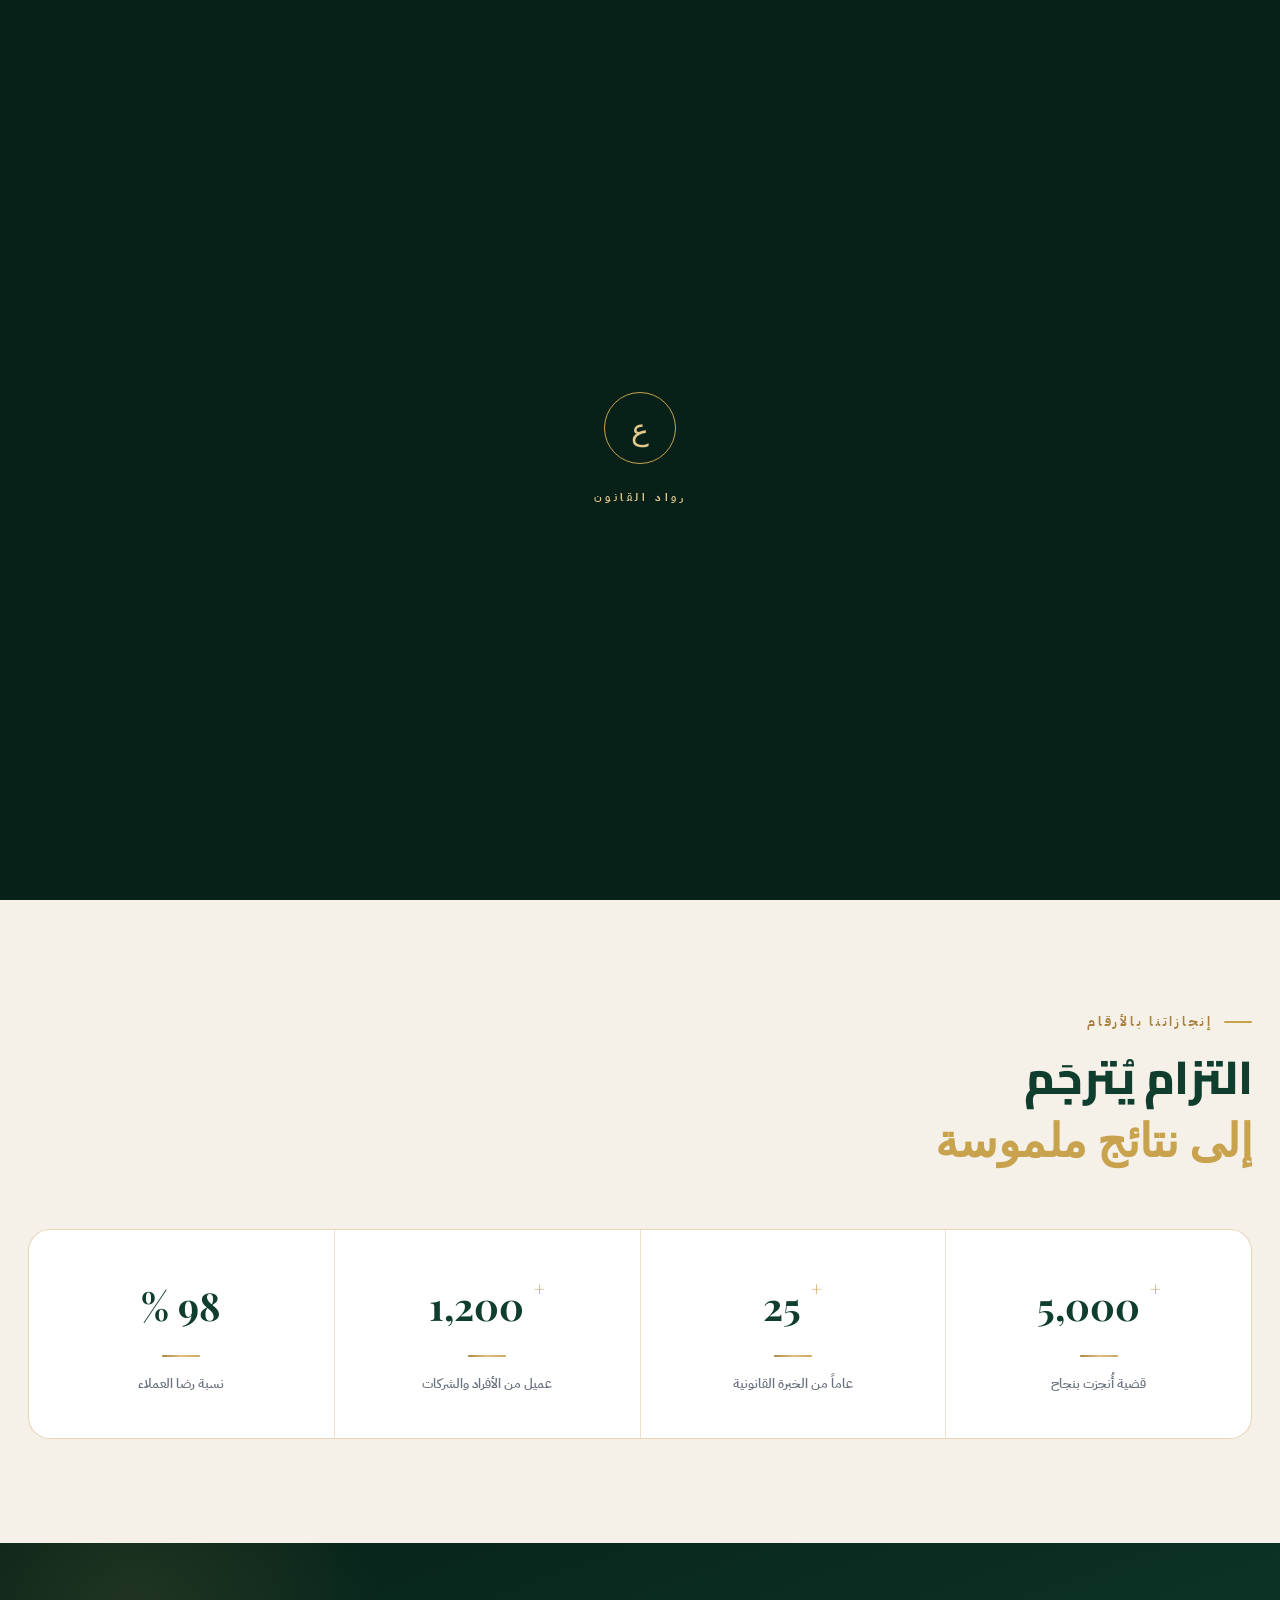
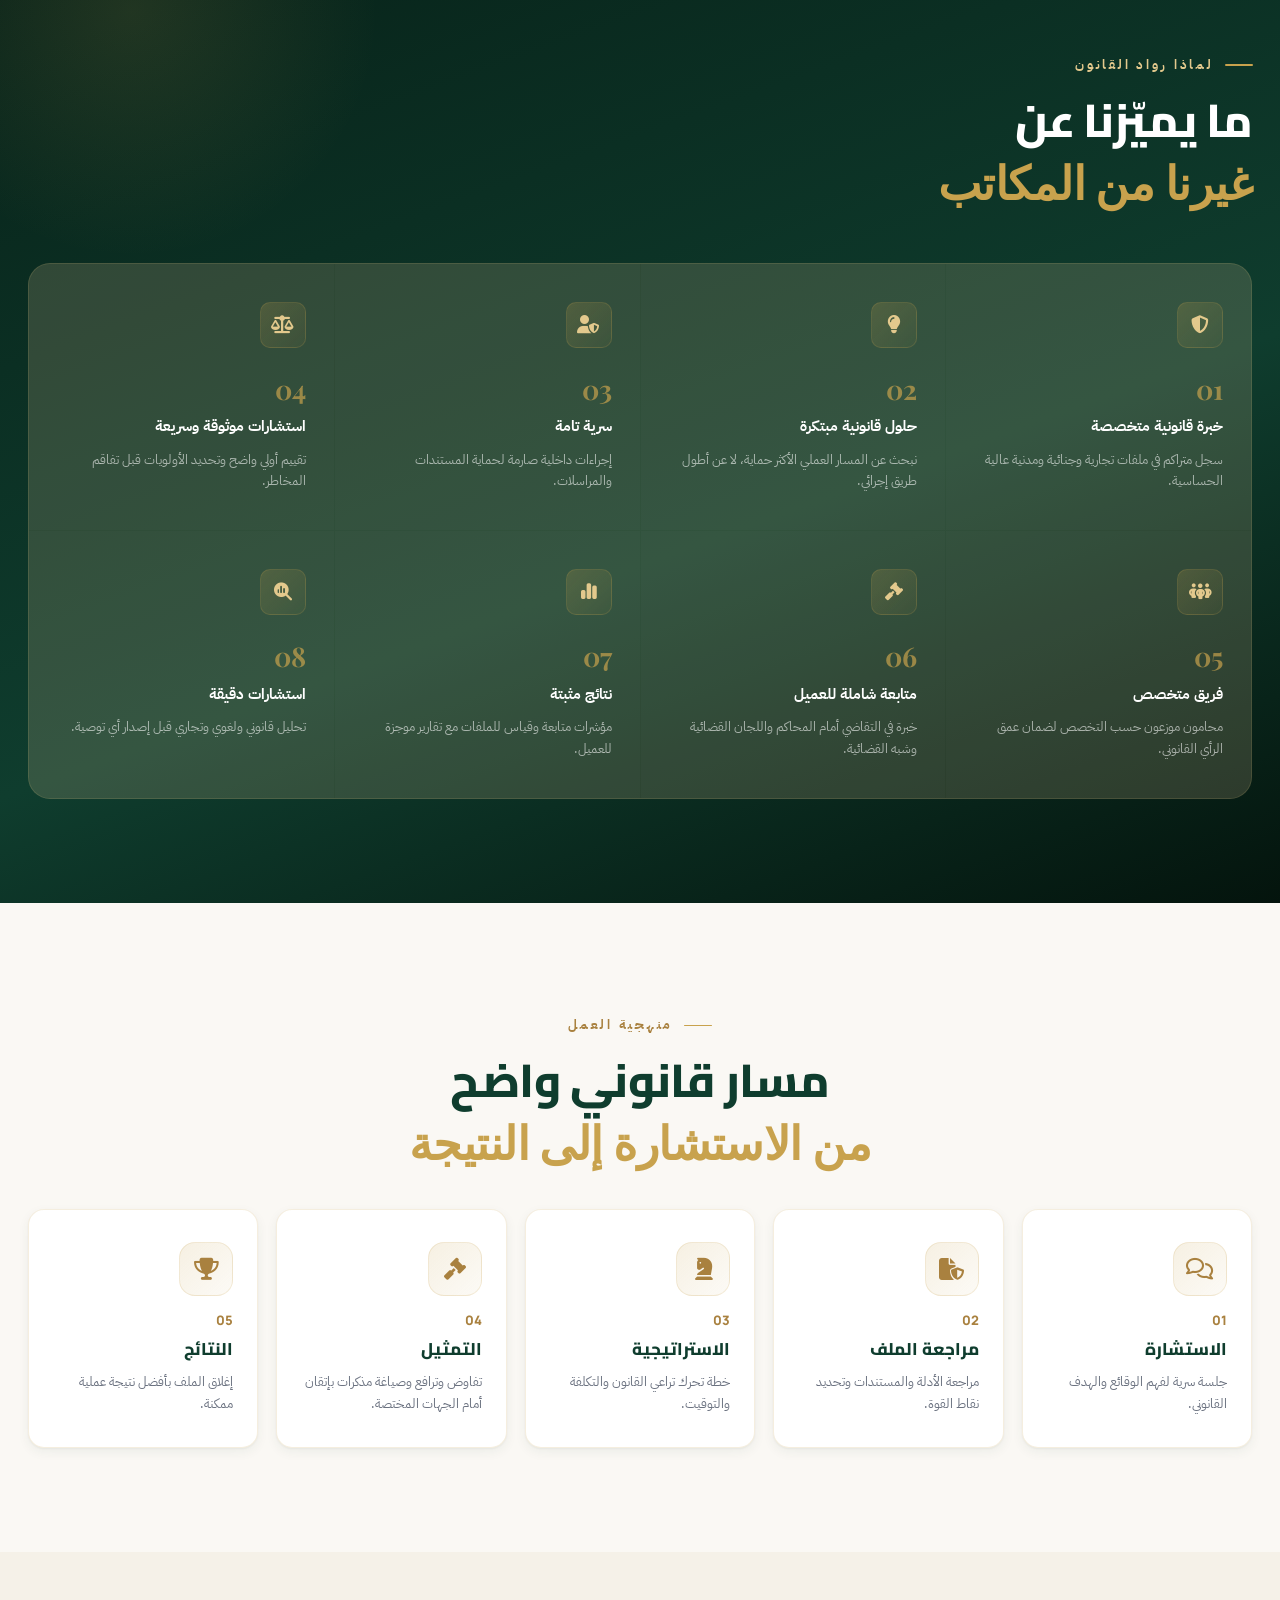
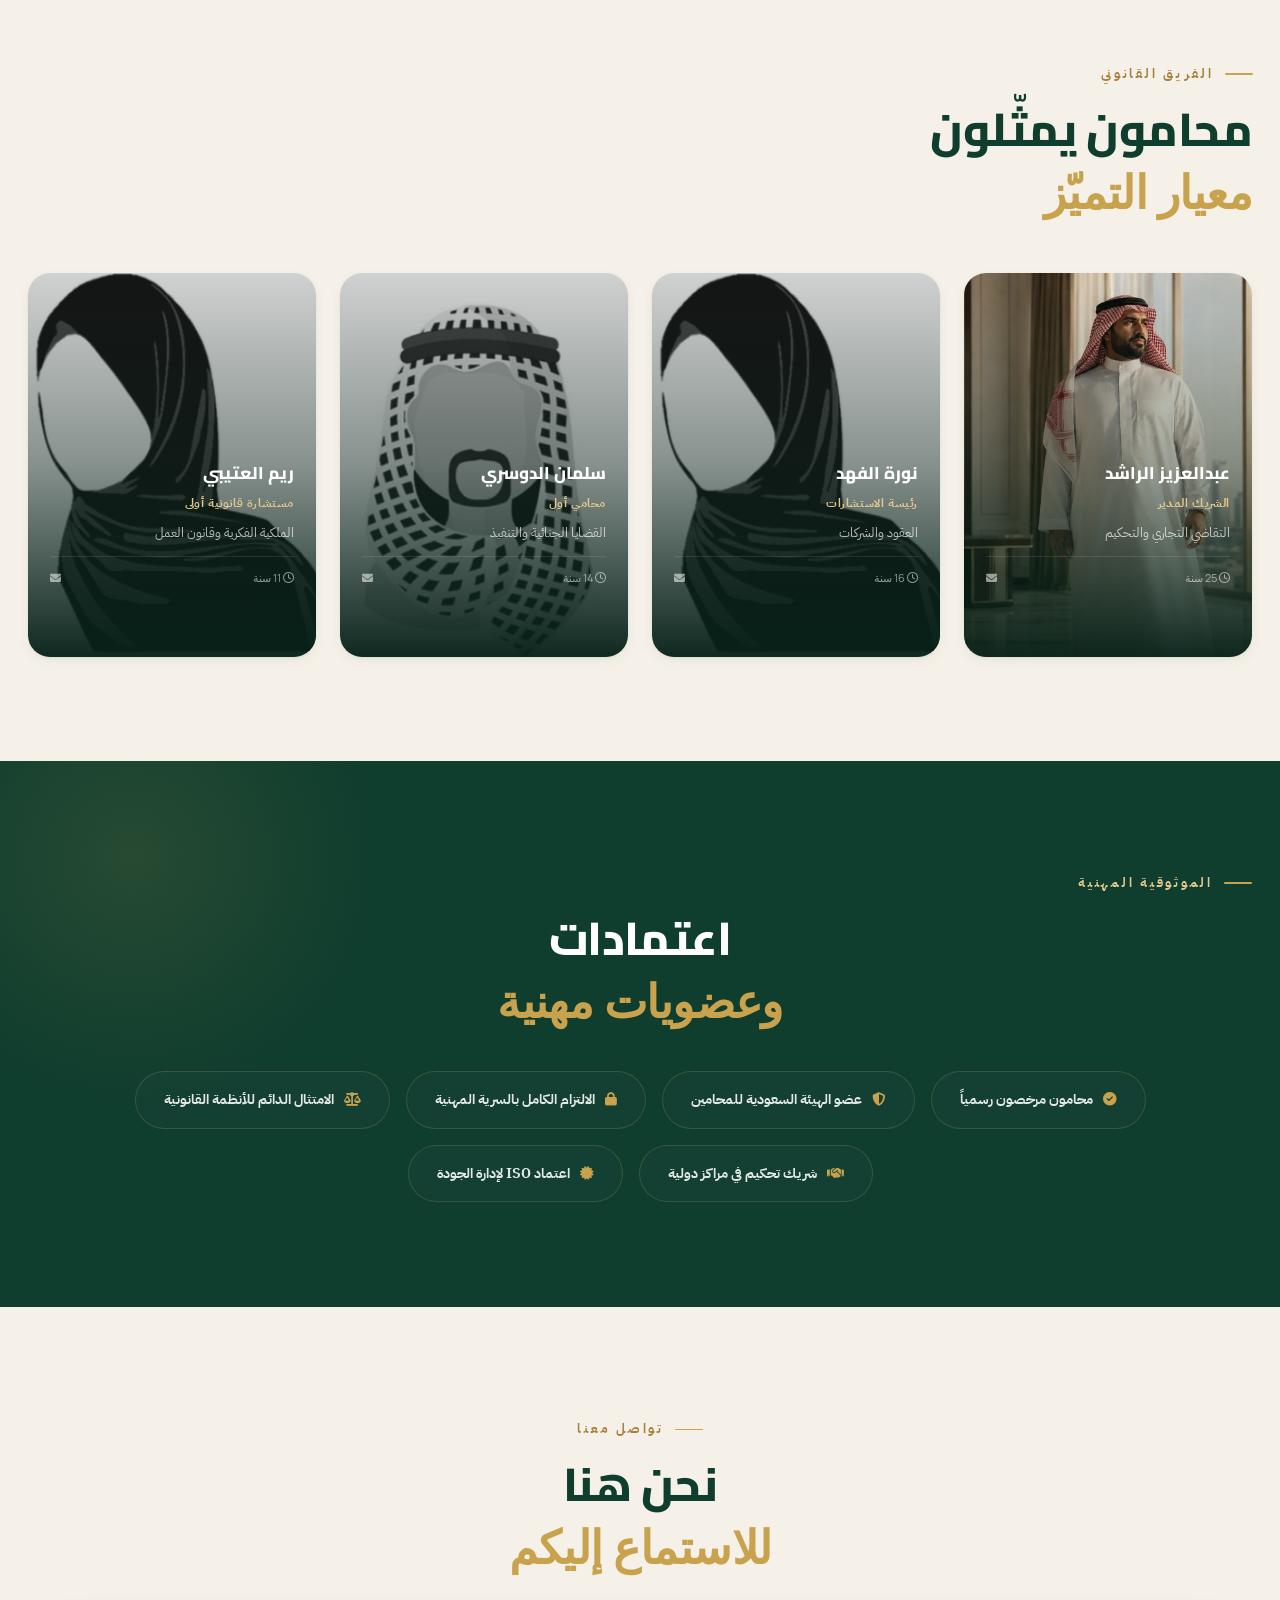
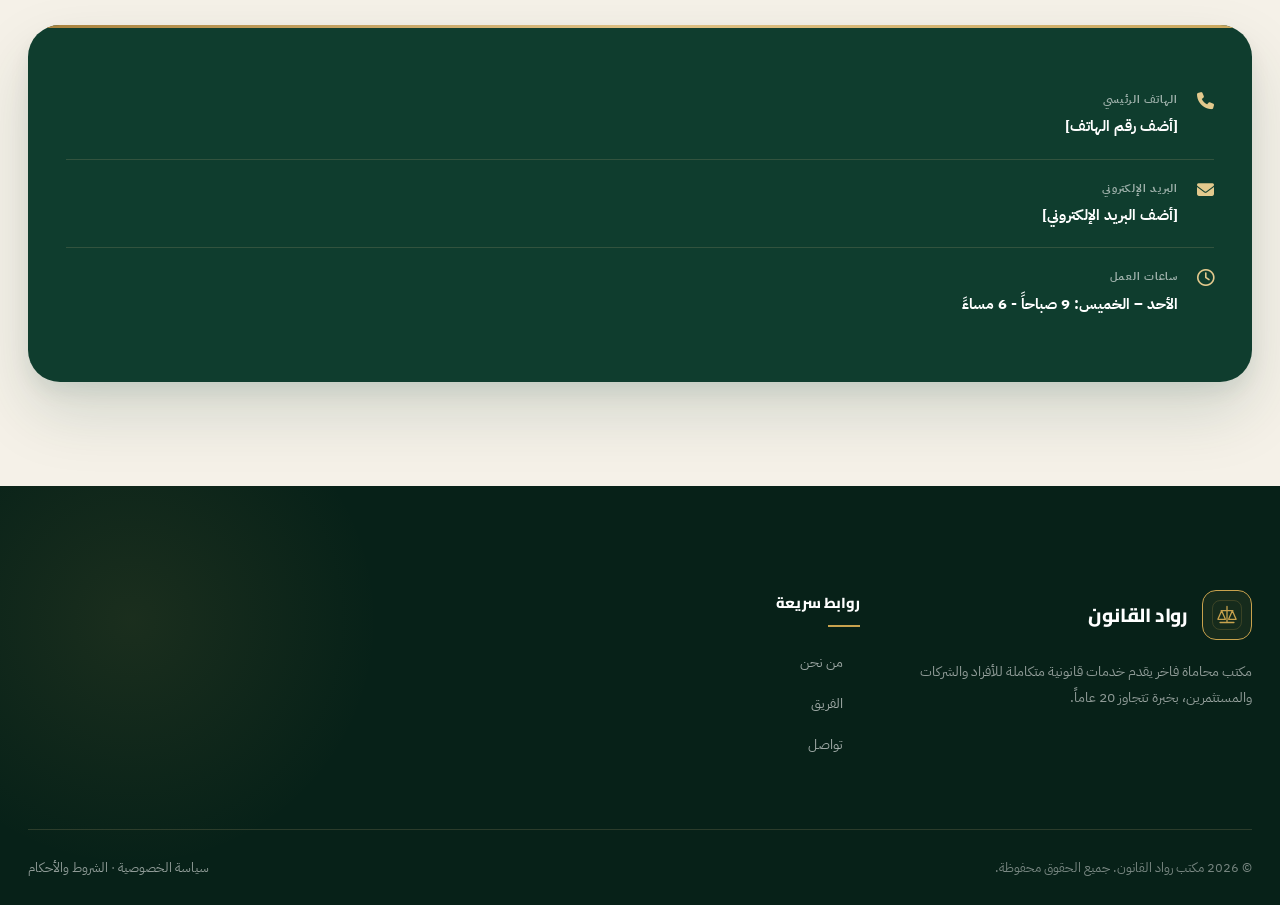
==== index-refactored.html @ c1cdcb07 "refactor: Senior-level restructure - modular architecture, config-driven data, performance optimizat" ====
<!DOCTYPE html>
<html lang="ar" dir="rtl">
<head>
  <meta charset="UTF-8">
  <meta name="viewport" content="width=device-width, initial-scale=1.0, viewport-fit=cover">
  <meta name="theme-color" content="#0F3D2E">
  <title>رواد القانون | مكتب محاماة عالمي رائد — استشارات وتمثيل قانوني فاخر</title>
  <meta name="description" content="مكتب رواد القانون للمحاماة والاستشارات القانونية. خدمات قانونية فاخرة للأفراد والشركات بخبرة تتجاوز 20 عاماً.">
  <meta name="robots" content="index,follow,max-image-preview:large">
  <link rel="canonical" href="/">
  
  <!-- Preconnect to external resources -->
  <link rel="preconnect" href="https://fonts.googleapis.com">
  <link rel="preconnect" href="https://fonts.gstatic.com" crossorigin>
  <link rel="preconnect" href="https://images.unsplash.com">
  <link rel="preconnect" href="https://cdnjs.cloudflare.com">
  
  <!-- Fonts -->
  <link href="https://fonts.googleapis.com/css2?family=Cairo:wght@400;600;700;800;900&family=IBM+Plex+Sans+Arabic:wght@300;400;500;600;700&family=Playfair+Display:wght@500;600;700;800;900&family=Manrope:wght@400;600;700;800&display=swap" rel="stylesheet">
  <link rel="stylesheet" href="https://cdnjs.cloudflare.com/ajax/libs/font-awesome/6.5.2/css/all.min.css" integrity="sha512-EvBWYklapLDnqjenn/KfAVtzwJv4ZI2BU4xQ3J7WEVPL1ztCqYJxLhKk5dH3fBkSB1i6DcjKLXqiNTe8Vblpw==" crossorigin="anonymous" referrerpolicy="no-referrer">
  
  <!-- Stylesheets -->
  <link rel="stylesheet" href="style.css">
  
  <!-- Schema.org markup -->
  <script type="application/ld+json">
  {
    "@context": "https://schema.org",
    "@type": "LegalService",
    "name": "مكتب رواد القانون للمحاماة والاستشارات القانونية",
    "alternateName": "Lexora Law Firm",
    "description": "مكتب محاماة فاخر يقدم خدمات قانونية متكاملة للأفراد والشركات والمستثمرين",
    "url": "https://lexora-rho-rust.vercel.app",
    "priceRange": "$$$",
    "areaServed": "SA",
    "serviceType": ["التقاضي", "التحكيم", "القانون التجاري", "العقود", "الملكية الفكرية"]
  }
  </script>
</head>
<body>
  <!-- Skip to main content link for accessibility -->
  <a href="#main" class="skip-link">تخطي إلى المحتوى الرئيسي</a>
  
  <!-- UI PRIMITIVES -->
  <div id="loader" aria-hidden="true">
    <div class="loader-crest">ع</div>
    <span class="loader-label">رواد القانون</span>
  </div>
  <div id="scroll-progress" aria-hidden="true"></div>
  <div class="mouse-glow" aria-hidden="true"></div>
  
  <!-- Theme initialization script (prevents FOUC) -->
  <script>
    (function(){
      try {
        var t = localStorage.getItem('theme') || 'light';
        document.documentElement.setAttribute('data-theme', t);
      } catch(e){}
    })();
  </script>
  
  <!-- HEADER -->
  <header id="hdr" role="banner">
    <div class="container">
      <div class="hdr-inner">
        <a href="#hero" class="wordmark" aria-label="مكتب رواد القانون - الصفحة الرئيسية">
          <span class="wm-crest" aria-hidden="true">
            <svg viewBox="0 0 56 56"><rect x="1" y="1" width="54" height="54" rx="14"></rect><path d="M28 12v30M17 20h22M15 42h26M18 20l-7 16h14L18 20zm20 0l-7 16h14L38 20z"></path></svg>
          </span>
          <span class="wm-text">
            <span class="name">رواد القانون</span>
          </span>
        </a>
        
        <nav id="nav-links" aria-label="التنقل الرئيسي">
          <a href="#about">من نحن</a>
          <a href="#practice">مجالات الممارسة</a>
          <a href="#team">فريقنا</a>
          <a href="#cases">دراسات الحالة</a>
          <a href="#contact">تواصل</a>
        </nav>
        
        <div class="hdr-actions">
          <button class="icon-btn ripple" id="searchOpen" aria-label="فتح البحث"><i class="fa-solid fa-magnifying-glass" aria-hidden="true"></i></button>
          <a href="#contact" class="hdr-cta"><i class="fa-solid fa-calendar-check" aria-hidden="true"></i> احجز استشارة</a>
          <button id="hamburger" aria-label="فتح القائمة" aria-expanded="false" aria-controls="mobile-menu">
            <span></span><span></span><span></span>
          </button>
        </div>
      </div>
    </div>
    
    <!-- Mobile Menu -->
    <div id="mobile-menu" role="navigation" aria-label="قائمة الجوال">
      <div class="mnav-grid">
        <a href="#about" class="mnav-item"><i class="fa-solid fa-building" aria-hidden="true"></i><span>من نحن</span></a>
        <a href="#practice" class="mnav-item"><i class="fa-solid fa-scale-balanced" aria-hidden="true"></i><span>مجالات الممارسة</span></a>
        <a href="#team" class="mnav-item"><i class="fa-solid fa-users" aria-hidden="true"></i><span>فريقنا</span></a>
        <a href="#cases" class="mnav-item"><i class="fa-solid fa-folder-open" aria-hidden="true"></i><span>دراسات الحالة</span></a>
        <a href="#contact" class="mnav-item"><i class="fa-solid fa-phone" aria-hidden="true"></i><span>تواصل</span></a>
      </div>
      <a href="#contact" class="btn-primary mnav-cta"><i class="fa-solid fa-calendar-check"></i> احجز استشارة</a>
    </div>
  </header>
  
  <!-- SEARCH POPUP -->
  <div id="search-popup" role="dialog" aria-modal="true" aria-labelledby="searchTitle" aria-hidden="true">
    <div class="search-card">
      <button class="search-close" id="searchClose" aria-label="إغلاق البحث"><i class="fa-solid fa-xmark" aria-hidden="true"></i></button>
      <span class="eyebrow wh">بحث قانوني</span>
      <h2 id="searchTitle" class="search-title">ابحث في خدماتنا ورؤانا القانونية</h2>
      <div class="search-input-wrap">
        <i class="fa-solid fa-magnifying-glass" aria-hidden="true"></i>
        <input type="search" class="search-input" id="siteSearch" placeholder="جرّب: عقود، تحكيم، ملكية فكرية..." autocomplete="off" aria-describedby="searchHelp">
      </div>
      <div class="search-results" id="searchResults" aria-live="polite"></div>
    </div>
  </div>
  
  <main id="main">
    <!-- HERO SECTION -->
    <section id="hero" aria-label="Hero section">
      <div class="hero-bg" aria-hidden="true"></div>
      <div class="hero-overlay" aria-hidden="true"></div>
      <div class="hero-grid" aria-hidden="true"></div>
      <div class="hero-seal" aria-hidden="true"></div>
      
      <div class="hero-body">
        <div class="container">
          <div class="hero-inner">
            <div class="hero-badge"><span class="dot" aria-hidden="true"></span> مكتب محاماة معتمد — الرياض</div>
            <h1 class="hero-title">التميّز في <span>المرافعة</span><br>والدقة في الاستشارة</h1>
            <p class="hero-desc">شركة محاماة رائدة تُقدّم حلولاً قانونية متكاملة بمستوى عالٍ من الاحترافية والالتزام.</p>
            <div class="hero-btns">
              <a href="#contact" class="btn-primary ripple magnetic">اتصل الآن <i class="fa-solid fa-arrow-left"></i></a>
            </div>
          </div>
        </div>
      </div>
    </section>
    
    <!-- STATS SECTION -->
    <section id="stats" aria-labelledby="stats-heading">
      <div class="container">
        <div class="stats-head">
          <div>
            <div class="eyebrow rv">إنجازاتنا بالأرقام</div>
            <h2 id="stats-heading" class="section-title rv" style="transition-delay:.1s">التزام يُترجَم<br><em>إلى نتائج ملموسة</em></h2>
          </div>
        </div>
        <div class="stats-grid rv" style="transition-delay:.2s" id="stats-grid"></div>
      </div>
    </section>
    
    <!-- WHY US SECTION -->
    <section id="why" aria-labelledby="why-heading">
      <div class="container">
        <div class="eyebrow wh rv">لماذا رواد القانون</div>
        <h2 id="why-heading" class="section-title wh rv" style="transition-delay:.1s;max-width:560px">ما يميّزنا عن<br><em>غيرنا من المكاتب</em></h2>
        <div class="why-grid rv" style="transition-delay:.15s" id="why-grid"></div>
      </div>
    </section>
    
    <!-- PROCESS SECTION -->
    <section id="process" aria-labelledby="process-heading">
      <div class="container">
        <div class="rv" style="text-align:center;max-width:640px;margin:0 auto 36px">
          <div class="eyebrow" style="margin-bottom:14px;justify-content:center">منهجية العمل</div>
          <h2 id="process-heading" class="section-title">مسار قانوني واضح<br><em>من الاستشارة إلى النتيجة</em></h2>
        </div>
        <div class="process-grid rv" style="transition-delay:.1s" id="process-grid"></div>
      </div>
    </section>
    
    <!-- TEAM SECTION -->
    <section id="team" aria-labelledby="team-heading">
      <div class="container">
        <div class="eyebrow rv">الفريق القانوني</div>
        <h2 id="team-heading" class="section-title rv" style="transition-delay:.1s">محامون يمثّلون<br><em>معيار التميّز</em></h2>
        <div class="team-grid" id="team-grid"></div>
      </div>
    </section>
    
    <!-- ACCREDITATIONS SECTION -->
    <section id="accreditations" aria-labelledby="accreditations-heading">
      <div class="container">
        <div class="eyebrow wh rv" style="margin-bottom:14px;justify-content:center">الموثوقية المهنية</div>
        <h2 id="accreditations-heading" class="section-title wh rv" style="transition-delay:.1s;text-align:center;margin:0 auto 40px;max-width:560px">اعتمادات<br><em>وعضويات مهنية</em></h2>
        <div class="accred-grid rv" style="transition-delay:.15s" id="accred-grid"></div>
      </div>
    </section>
    
    <!-- CONTACT SECTION -->
    <section id="contact" aria-labelledby="contact-heading">
      <div class="container">
        <div class="rv" style="margin-bottom:48px;text-align:center">
          <div class="eyebrow" style="margin-bottom:14px;justify-content:center">تواصل معنا</div>
          <h2 id="contact-heading" class="section-title">نحن هنا<br><em>للاستماع إليكم</em></h2>
        </div>
        <div class="contact-info-card rv-l">
          <div class="info-block"><i class="fa-solid fa-phone" aria-hidden="true"></i><div><div class="info-label">الهاتف الرئيسي</div><div class="info-val" dir="ltr">[أضف رقم الهاتف]</div></div></div>
          <div class="info-block"><i class="fa-solid fa-envelope" aria-hidden="true"></i><div><div class="info-label">البريد الإلكتروني</div><div class="info-val">[أضف البريد الإلكتروني]</div></div></div>
          <div class="info-block"><i class="fa-regular fa-clock" aria-hidden="true"></i><div><div class="info-label">ساعات العمل</div><div class="info-val">الأحد – الخميس: 9 صباحاً - 6 مساءً</div></div></div>
        </div>
      </div>
    </section>
  </main>
  
  <!-- FOOTER -->
  <footer id="footer" role="contentinfo">
    <div class="container">
      <div class="footer-grid">
        <div class="footer-brand">
          <a href="#hero" class="wordmark" aria-label="رواد القانون">
            <span class="wm-crest" aria-hidden="true">
              <svg viewBox="0 0 56 56"><rect x="1" y="1" width="54" height="54" rx="14"></rect><path d="M28 12v30M17 20h22M15 42h26M18 20l-7 16h14L18 20zm20 0l-7 16h14L38 20z"></path></svg>
            </span>
            <span class="wm-text">
              <span class="name">رواد القانون</span>
            </span>
          </a>
          <p>مكتب محاماة فاخر يقدم خدمات قانونية متكاملة للأفراد والشركات والمستثمرين، بخبرة تتجاوز 20 عاماً.</p>
        </div>
        
        <div class="fcol">
          <h4>روابط سريعة</h4>
          <ul class="flinks">
            <li><a href="#about">من نحن</a></li>
            <li><a href="#team">الفريق</a></li>
            <li><a href="#contact">تواصل</a></li>
          </ul>
        </div>
      </div>
      
      <div class="footer-bottom">
        <p id="footer-year">© 2026 مكتب رواد القانون. جميع الحقوق محفوظة.</p>
        <p><a href="#">سياسة الخصوصية</a> · <a href="#">الشروط والأحكام</a></p>
      </div>
    </div>
  </footer>
  
  <!-- FLOATING BUTTONS -->
  <button id="scroll-top" type="button" aria-label="العودة للأعلى"><i class="fas fa-arrow-up" aria-hidden="true"></i></button>
  
  <!-- Scripts (async for better performance) -->
  <script type="module" src="js/app.js"></script>
</body>
</html>
---- style.css ----
/* ════════════════════════════════════════════════════════════════
   1. DESIGN TOKENS — Luxury Law Identity
   Deep Emerald · Brass Gold · Warm Ivory · Premium Light
════════════════════════════════════════════════════════════════ */
:root{
  /* Brand Palette */
  --primary:        #0F3D2E;   /* Deep Emerald Green */
  --primary-2:      #14503A;   /* Mid Emerald */
  --primary-3:      #1C6B4A;   /* Light Emerald */
  --primary-deep:   #072118;   /* Deepest — hero / dark base */
  --navy-deep:      #051810;   /* Deep base */

  --gold:           #C8A24D;   /* Luxury Gold */
  --gold-light:     #E3C98D;   /* Light Gold */
  --gold-hover:     #D9B56B;   /* Hover Gold */
  --gold-dark:      #A9813F;   /* Dark Gold */
  --gold-ultra:     rgba(200,162,77,.09);
  --gold-gradient:  linear-gradient(135deg,#A9813F 0%,#DEC084 50%,#C9A75D 100%);

  --bg:             #FAF8F4;   /* Warm White */
  --bg-elevated:    #F5F1E8;   /* Light beige */
  --surface:        #FFFFFF;   /* Pure White Card */
  --surface-2:      #EBE6D6;   /* Warm Beige */

  --ink:            #1E1E1E;   /* Dark Gray Text */
  --muted:          #6B7280;   /* Muted Text */
  --muted-light:    #9A9EA4;

  --border:         rgba(200,162,77,.18);        /* Very Light Gold */
  --border-strong:  rgba(200,162,77,.34);
  --border-dark:    rgba(227,201,141,.16);
  --border-light:   rgba(15,61,46,.08);

  --success:        #2F855A;
  --danger:         #B3352F;

  /* Typography */
  --font-display:   'Playfair Display', serif;
  --font-ar:        'Cairo', 'IBM Plex Sans Arabic', sans-serif;
  --font-ar-body:   'IBM Plex Sans Arabic', 'Cairo', sans-serif;
  --font-num:       'Manrope', 'Inter', sans-serif;

  /* Radii */
  --r-xs: 4px; --r-sm: 10px; --r-md: 16px; --r-lg: 22px;
  --r-xl: 32px; --r-2xl: 44px; --r-pill: 999px;

  /* Spacing scale */
  --s1:8px; --s2:16px; --s3:24px; --s4:32px;
  --s5:52px; --s6:72px; --s7:104px; --s8:140px;

  /* Shadows */
  --shadow-sm: 0 1px 2px rgba(15,61,46,.05), 0 4px 12px rgba(15,61,46,.06);
  --shadow-md: 0 15px 40px rgba(15,61,46,.12);
  --shadow-lg: 0 10px 20px rgba(15,61,46,.08), 0 30px 64px rgba(15,61,46,.15);
  --shadow-xl: 0 16px 32px rgba(15,61,46,.11), 0 46px 100px rgba(15,61,46,.22);
  --shadow-gold: 0 10px 20px rgba(200,162,77,.18), 0 18px 40px rgba(200,162,77,.24);

  /* Motion */
  --ease: cubic-bezier(.22,1,.36,1);
  --t-fast: .22s var(--ease);
  --t-med:  .45s var(--ease);
  --t-slow: .75s var(--ease);

  /* Gradients */
  --grad-navy: linear-gradient(160deg,#072118 0%,#0F3D2E 60%,#04140D 100%);
  --grad-gold: linear-gradient(135deg,#A8813C 0%,#DEC084 50%,#C9A75D 100%);
  --grad-line: linear-gradient(90deg,transparent 0%,var(--gold) 50%,transparent 100%);

  /* Container */
  --container: 1320px;
}

/* ════════════════════════════════════════════════════════════════
   2. RESET & BASE
════════════════════════════════════════════════════════════════ */
*,*::before,*::after{box-sizing:border-box;margin:0;padding:0}
html{scroll-behavior:smooth;text-size-adjust:100%;scroll-padding-top:96px}
@media (prefers-reduced-motion: reduce){
  html{scroll-behavior:auto}
  *,*::before,*::after{animation-duration:.01ms !important;animation-iteration-count:1 !important;transition-duration:.01ms !important}
}
body{
  font-family:var(--font-ar-body);
  background:var(--bg);
  color:var(--ink);
  line-height:1.75;
  overflow-x:hidden;
  -webkit-font-smoothing:antialiased;
  -moz-osx-font-smoothing:grayscale;
  text-rendering:optimizeLegibility;
}
img{max-width:100%;display:block;height:auto}
a{color:inherit;text-decoration:none}
button{font-family:inherit;cursor:pointer;background:none;border:0;color:inherit}
input,textarea,select{font:inherit;color:inherit}
ul,ol{list-style:none}
::selection{background:var(--gold);color:#fff}
:focus-visible{outline:2px solid var(--gold);outline-offset:3px;border-radius:4px;box-shadow:0 0 0 5px var(--gold-ultra)}

::-webkit-scrollbar{width:10px;height:10px}
::-webkit-scrollbar-track{background:var(--bg-elevated)}
::-webkit-scrollbar-thumb{background:var(--border-strong);border-radius:10px}
::-webkit-scrollbar-thumb:hover{background:var(--gold)}

.container{width:100%;max-width:var(--container);margin:0 auto;padding:0 28px}
.sr-only{position:absolute;width:1px;height:1px;padding:0;margin:-1px;overflow:hidden;clip:rect(0,0,0,0);white-space:nowrap;border:0}

.skip-link{position:fixed;top:-60px;right:16px;z-index:999;background:var(--primary);color:#fff;padding:12px 22px;border-radius:var(--r-sm);font-weight:700;font-size:13.5px;transition:top .25s var(--ease);box-shadow:var(--shadow-lg)}
.skip-link:focus{top:16px}

/* ════════════════════════════════════════════════════════════════
   3. LOADING & UI PRIMITIVES
════════════════════════════════════════════════════════════════ */
#loader{position:fixed;inset:0;z-index:9999;background:var(--primary-deep);display:flex;align-items:center;justify-content:center;flex-direction:column;gap:24px;transition:opacity .6s ease,visibility .6s}
#loader.hide{opacity:0;visibility:hidden}
.loader-crest{width:72px;height:72px;border-radius:50%;border:1.5px solid var(--gold);display:flex;align-items:center;justify-content:center;font-family:var(--font-display);color:var(--gold-light);font-size:30px;animation:loaderPulse 1.4s ease-in-out infinite}
@keyframes loaderPulse{0%,100%{transform:scale(1);opacity:1}50%{transform:scale(1.08);opacity:.7}}
.loader-label{font-size:11px;font-weight:800;letter-spacing:.32em;text-transform:uppercase;color:var(--gold-light)}

#scroll-progress{position:fixed;top:0;right:0;left:0;height:3px;background:var(--grad-gold);z-index:101;width:0%;transition:width .08s linear}
.mouse-glow{position:fixed;width:600px;height:600px;border-radius:50%;background:radial-gradient(circle,rgba(200,162,77,.10),transparent 70%);pointer-events:none;z-index:1;transform:translate(-50%,-50%);transition:opacity .3s;mix-blend-mode:multiply;opacity:0}
.mouse-glow.is-active{opacity:1}

/* ════════════════════════════════════════════════════════════════
   4. TYPOGRAPHY HELPERS
════════════════════════════════════════════════════════════════ */
.eyebrow{display:inline-flex;align-items:center;gap:11px;font-size:12.5px;font-weight:700;letter-spacing:.22em;text-transform:uppercase;color:var(--gold-dark);margin-bottom:14px}
.eyebrow::before{content:"";width:28px;height:1.5px;background:var(--gold);display:inline-block;border-radius:2px}
.eyebrow.wh{color:var(--gold-light)}
.section-title{font-family:var(--font-ar);font-size:clamp(28px,3.6vw,46px);font-weight:800;line-height:1.32;letter-spacing:-.012em;color:var(--primary)}
.section-title.wh{color:#fff}
.section-title em{font-style:normal;color:var(--gold);font-family:var(--font-display);font-weight:700}
.section-desc{font-size:15.5px;line-height:1.9;color:var(--muted);font-weight:400;max-width:560px;letter-spacing:.005em}
.section-desc.wh{color:rgba(255,255,255,.7)}
section{padding:var(--s7) 0;position:relative}
.divider-gold{width:64px;height:2px;background:var(--grad-gold);border-radius:2px;margin:18px 0}

/* ════════════════════════════════════════════════════════════════
   5. SCROLL REVEAL & ANIMATIONS
════════════════════════════════════════════════════════════════ */
.rv,.rv-l,.rv-r{opacity:0;transition:opacity .85s var(--ease),transform .85s var(--ease);will-change:transform,opacity}
.rv{transform:translateY(28px)}
.rv-l{transform:translateX(44px)}
.rv-r{transform:translateX(-44px)}
.rv.on,.rv-l.on,.rv-r.on{opacity:1;transform:none}
.stagger>*{opacity:0;transform:translateY(20px);transition:opacity .75s var(--ease),transform .75s var(--ease)}
.stagger.on>*{opacity:1;transform:none}

/* ════════════════════════════════════════════════════════════════
   6. BUTTONS
════════════════════════════════════════════════════════════════ */
.btn-primary{display:inline-flex;align-items:center;gap:10px;background:var(--grad-gold);color:#181206;font-weight:800;font-size:14.5px;letter-spacing:.01em;padding:17px 34px;border-radius:var(--r-sm);box-shadow:var(--shadow-gold);transition:transform .25s var(--ease),box-shadow .25s var(--ease);position:relative;overflow:hidden;cursor:pointer;border:0}
.btn-primary::after{content:"";position:absolute;inset:0;border-radius:inherit;background:radial-gradient(circle at 50% 50%, rgba(255,255,255,.35), transparent 60%);opacity:0;transition:opacity .4s var(--ease)}
.btn-primary:hover{transform:translateY(-3px);box-shadow:0 16px 28px rgba(200,162,77,.24), 0 28px 56px rgba(200,162,77,.3)}
.btn-primary:hover::after{opacity:1}
.btn-primary:active{transform:translateY(-1px) scale(.98)}
.btn-ghost{display:inline-flex;align-items:center;gap:10px;background:transparent;color:#fff;font-weight:700;font-size:14.5px;padding:16px 32px;border-radius:var(--r-sm);border:1.5px solid rgba(255,255,255,.28);transition:var(--t-fast);cursor:pointer}
.btn-ghost:hover{border-color:var(--gold);color:var(--gold-light);background:rgba(255,255,255,.05);transform:translateY(-2px)}
.btn-outline{display:inline-flex;align-items:center;gap:10px;background:transparent;color:var(--primary);font-weight:700;font-size:14px;padding:14px 28px;border-radius:var(--r-sm);border:1.5px solid var(--border-strong);transition:var(--t-fast);cursor:pointer}
.btn-outline:hover{background:var(--primary);border-color:var(--primary);color:#fff;transform:translateY(-2px)}
.btn-link{display:inline-flex;align-items:center;gap:8px;color:var(--primary);font-weight:800;font-size:14px;transition:gap .25s var(--ease)}
.btn-link:hover{gap:14px;color:var(--gold-dark)}

/* Ripple */
.ripple{position:relative;overflow:hidden}
.ripple-dot{position:absolute;border-radius:50%;background:rgba(255,255,255,.5);transform:translate(-50%,-50%) scale(0);animation:rippleAnim .7s var(--ease);pointer-events:none}
@keyframes rippleAnim{to{transform:translate(-50%,-50%) scale(6);opacity:0}}

/* ════════════════════════════════════════════════════════════════
   7. HEADER
════════════════════════════════════════════════════════════════ */
#hdr{position:fixed;top:0;right:0;left:0;z-index:100;padding:22px 0;transition:padding .35s var(--ease),background .35s var(--ease),box-shadow .35s var(--ease);background:transparent}
#hdr.scrolled{padding:14px 0;background:rgba(15,61,46,.86);backdrop-filter:blur(20px) saturate(160%);-webkit-backdrop-filter:blur(20px) saturate(160%);box-shadow:0 10px 34px rgba(0,0,0,.2);border-bottom:1px solid var(--border-dark)}
.hdr-inner{display:flex;align-items:center;justify-content:space-between;gap:24px}

.wordmark{display:flex;align-items:center;gap:14px;flex-shrink:0}
.wm-crest{width:50px;height:50px;border-radius:14px;border:1.5px solid var(--gold);display:flex;align-items:center;justify-content:center;background:rgba(200,162,77,.08);transition:var(--t-fast)}
.wm-crest svg{width:30px;height:30px}
.wm-crest svg rect{fill:transparent;stroke:rgba(200,162,77,.4);stroke-width:1}
.wm-crest svg path{fill:none;stroke:var(--gold);stroke-width:2.4;stroke-linecap:round;stroke-linejoin:round}
.wordmark:hover .wm-crest{box-shadow:0 0 0 5px var(--gold-ultra);transform:scale(1.04)}
.wm-text .name{font-family:var(--font-ar);font-weight:800;font-size:19px;color:#fff;letter-spacing:-.01em}
.wm-text .sub{font-family:var(--font-num);font-size:9.5px;letter-spacing:.32em;color:var(--gold-light);margin-top:3px}

#nav-links{display:flex;align-items:center;gap:30px}
#nav-links a{font-size:14px;font-weight:600;color:rgba(255,255,255,.82);transition:var(--t-fast);position:relative;padding:7px 0}
#nav-links a::after{content:"";position:absolute;bottom:0;right:0;left:0;height:1.5px;background:var(--gold-hover);transform:scaleX(0);transition:transform .3s var(--ease);transform-origin:right}
#nav-links a:hover,#nav-links a.active{color:#fff}
#nav-links a:hover::after,#nav-links a.active::after{transform:scaleX(1);transform-origin:left}

.hdr-actions{display:flex;align-items:center;gap:12px;flex-shrink:0}
.icon-btn{width:44px;height:44px;border-radius:50%;display:grid;place-items:center;background:rgba(255,255,255,.08);color:#fff;border:1px solid rgba(255,255,255,.12);transition:var(--t-fast);cursor:pointer}
.icon-btn:hover{background:rgba(200,162,77,.18);border-color:rgba(200,162,77,.42);transform:scale(1.06)}
.hdr-cta{padding:13px 22px !important;border-radius:var(--r-sm);background:var(--grad-gold);color:#181206;font-weight:800;font-size:13.5px;transition:var(--t-fast);box-shadow:0 8px 18px rgba(200,162,77,.22)}
.hdr-cta:hover{transform:translateY(-2px);box-shadow:0 14px 30px rgba(200,162,77,.35)}

#hamburger{display:none;flex-direction:column;gap:5px;width:44px;height:44px;z-index:200;align-items:center;justify-content:center;position:relative}
#hamburger span{height:2px;width:24px;background:#fff;border-radius:2px;transition:var(--t-fast)}
#hamburger.open span:nth-child(1){transform:translateY(7px) rotate(45deg)}
#hamburger.open span:nth-child(2){opacity:0}
#hamburger.open span:nth-child(3){transform:translateY(-7px) rotate(-45deg)}

/* Floating popup mobile menu */
#mobile-menu{position:fixed;top:84px;left:50%;z-index:150;width:min(92vw,360px);max-height:calc(100vh - 110px);overflow-y:auto;-webkit-overflow-scrolling:touch;background:rgba(255,255,255,.92);backdrop-filter:blur(22px) saturate(180%);-webkit-backdrop-filter:blur(22px) saturate(180%);border:1px solid rgba(255,255,255,.6);border-radius:22px;box-shadow:0 24px 60px rgba(7,33,24,.28),0 6px 18px rgba(7,33,24,.14);padding:18px;opacity:0;visibility:hidden;pointer-events:none;transform:translateX(-50%) translateY(-14px) scale(.94);transition:opacity .3s var(--ease),transform .3s var(--ease),visibility .3s}
#mobile-menu.open{opacity:1;visibility:visible;pointer-events:auto;transform:translateX(-50%) translateY(0) scale(1)}
.mnav-grid{display:grid;grid-template-columns:repeat(2,1fr);gap:10px}
.mnav-item{display:flex;flex-direction:column;align-items:center;justify-content:center;gap:8px;padding:16px 8px;min-height:86px;border-radius:16px;background:rgba(15,61,46,.045);border:1px solid rgba(15,61,46,.07);color:var(--primary);font-weight:700;font-size:12.5px;text-align:center;transition:var(--t-fast);-webkit-tap-highlight-color:transparent}
.mnav-item i{font-size:19px;color:var(--gold-dark);transition:var(--t-fast)}
.mnav-item:hover{background:rgba(200,162,77,.14);border-color:rgba(200,162,77,.3);transform:translateY(-2px)}
.mnav-item:active{transform:scale(.96)}
.mnav-item.active{background:var(--grad-gold);border-color:transparent;color:#181206}
.mnav-item.active i{color:#181206}
#mobile-menu .mnav-cta{display:flex;align-items:center;justify-content:center;gap:8px;margin-top:14px;width:100%;padding:14px;border-radius:14px;font-size:14px}
@media(max-width:380px){#mobile-menu{width:94vw;padding:14px}.mnav-item{min-height:78px;font-size:12px}.mnav-item i{font-size:17px}}
@media(max-height:560px) and (orientation:landscape){#mobile-menu{top:70px;max-height:calc(100vh - 90px)}}

/* Search Popup */
#search-popup{position:fixed;inset:0;z-index:300;display:grid;place-items:start center;background:rgba(7,33,24,.92);backdrop-filter:blur(18px);padding:24px;padding-top:12vh;opacity:0;visibility:hidden;transition:opacity .35s var(--ease),visibility .35s}
#search-popup.open{opacity:1;visibility:visible}
.search-card{width:min(780px,100%);background:rgba(20,80,58,.7);border:1px solid var(--border-strong);border-radius:var(--r-xl);padding:36px;color:#fff;box-shadow:var(--shadow-xl);transform:translateY(20px);transition:transform .45s var(--ease);position:relative}
#search-popup.open .search-card{transform:none}
.search-close{position:absolute;top:18px;left:18px;width:44px;height:44px;border-radius:50%;background:rgba(255,255,255,.1);color:#fff;display:grid;place-items:center;transition:var(--t-fast);border:1px solid rgba(255,255,255,.1)}
.search-close:hover{background:var(--gold);color:#072118;transform:rotate(90deg)}
.search-title{font-family:var(--font-ar);font-size:clamp(22px,3vw,32px);font-weight:800;margin:8px 0 22px}
.search-input-wrap{display:flex;align-items:center;gap:14px;padding:16px 20px;background:rgba(255,255,255,.08);border:1px solid var(--border-strong);border-radius:var(--r-md);transition:var(--t-fast)}
.search-input-wrap:focus-within{border-color:var(--gold);background:rgba(255,255,255,.12)}
.search-input-wrap i{color:var(--gold-light);font-size:18px}
.search-input{flex:1;background:transparent;border:0;color:#fff;font-size:17px;outline:none}
.search-input::placeholder{color:rgba(255,255,255,.5)}
.search-results{display:grid;gap:10px;margin-top:20px;max-height:46vh;overflow-y:auto}
.search-results a{display:flex;justify-content:space-between;align-items:center;gap:16px;padding:13px 18px;border-radius:var(--r-sm);background:rgba(255,255,255,.05);color:#fff;border:1px solid rgba(255,255,255,.05);transition:var(--t-fast)}
.search-results a:hover{background:rgba(200,162,77,.12);border-color:var(--border-strong);padding-right:24px}
.search-results strong{display:block;color:#fff;font-size:14.5px;margin-bottom:3px}
.search-results small{color:rgba(255,255,255,.58);font-size:12px}

/* ════════════════════════════════════════════════════════════════
   8. HERO SECTION
════════════════════════════════════════════════════════════════ */
#hero{position:relative;min-height:100vh;display:flex;align-items:center;overflow:hidden;background:var(--primary-deep)}
.hero-bg{position:absolute;inset:0;background-image:url('https://images.unsplash.com/photo-1521587760476-6c12a4b040da?auto=format&fit=crop&w=1800&q=80');background-size:cover;background-position:center;transform:scale(1.06);animation:heroZoom 24s ease-in-out infinite alternate;filter:saturate(.95) brightness(.94)}
@keyframes heroZoom{from{transform:scale(1.06)}to{transform:scale(1.01)}}

.hero-overlay{position:absolute;inset:0;background:radial-gradient(circle at 18% 22%,rgba(200,162,77,.18),transparent 26%),linear-gradient(90deg,rgba(7,33,24,.96) 0%,rgba(7,33,24,.78) 50%,rgba(7,33,24,.18)),linear-gradient(0deg,rgba(7,33,24,.95),transparent 44%)}

.hero-grid{position:absolute;inset:0;background-image:linear-gradient(rgba(255,255,255,.045) 1px,transparent 1px),linear-gradient(90deg,rgba(255,255,255,.03) 1px,transparent 1px);background-size:90px 90px;mask-image:linear-gradient(180deg,transparent,black 20%,black 78%,transparent);pointer-events:none;opacity:.5}

.hero-seal{position:absolute;left:50%;top:50%;width:680px;height:680px;margin:-340px 0 0 -340px;border:1px solid rgba(200,162,77,.13);border-radius:50%;pointer-events:none;animation:sealSpin 100s linear infinite}
.hero-seal::before,.hero-seal::after{content:"";position:absolute;border-radius:50%;border-style:solid}
.hero-seal::before{inset:34px;border:1px solid rgba(200,162,77,.09)}
.hero-seal::after{inset:74px;border:1px dashed rgba(200,162,77,.06)}
@keyframes sealSpin{to{transform:rotate(360deg)}}

.hero-body{position:relative;z-index:2;width:100%;padding-top:90px}
.hero-inner{max-width:820px}
.hero-badge{display:inline-flex;align-items:center;gap:10px;font-size:12px;font-weight:700;letter-spacing:.24em;text-transform:uppercase;color:var(--gold-light);border:1px solid var(--border-dark);padding:10px 19px;border-radius:var(--r-pill);margin-bottom:28px;background:rgba(200,162,77,.06)}
.hero-badge .dot{width:7px;height:7px;border-radius:50%;background:var(--gold);box-shadow:0 0 0 4px rgba(200,162,77,.3);animation:dotPulse 1.6s ease-in-out infinite}
@keyframes dotPulse{0%,100%{opacity:1;transform:scale(1)}50%{opacity:.5;transform:scale(.85)}}

.hero-title{font-family:var(--font-ar);font-weight:800;font-size:clamp(34px,6.2vw,72px);line-height:1.18;color:#fff;letter-spacing:-.02em;margin-bottom:24px}
.hero-title span{color:var(--gold-light);}

.hero-desc{font-size:17px;line-height:1.9;color:rgba(255,255,255,.7);max-width:620px;margin-bottom:38px}

.hero-btns{display:flex;gap:14px;flex-wrap:wrap}
.hero-btns .btn-ghost{backdrop-filter:blur(8px)}

.hero-trust{display:flex;align-items:center;gap:24px;margin-top:44px;color:rgba(255,255,255,.55);font-size:13px;font-weight:600;flex-wrap:wrap}
.hero-trust > div{display:flex;align-items:center;gap:9px}
.hero-trust i{color:var(--gold)}
.hero-trust .stars{display:inline-flex;gap:2px;color:var(--gold-light);font-size:14px}

.hero-stats{display:grid;grid-template-columns:repeat(4,1fr);gap:1px;background:rgba(255,255,255,.08);margin-top:90px;border-radius:var(--r-md);overflow:hidden;border:1px solid rgba(255,255,255,.08)}
.hstat{background:rgba(15,61,46,.7);backdrop-filter:blur(8px);padding:26px 18px;text-align:center;transition:var(--t-fast)}
.hstat:hover{background:rgba(200,162,77,.08)}
.hstat-num{font-family:var(--font-display);font-size:clamp(22px,2.6vw,32px);font-weight:700;color:var(--gold-light);line-height:1}
.hstat-num em{font-style:normal;font-size:.55em;margin-left:2px;color:var(--gold)}
.hstat-lbl{font-size:12px;color:rgba(255,255,255,.65);margin-top:9px;font-weight:600;letter-spacing:.02em}

/* Floating cards */
.float-card{position:absolute;background:rgba(255,255,255,.08);backdrop-filter:blur(14px);border:1px solid rgba(200,162,77,.22);border-radius:var(--r-md);padding:14px 18px;color:#fff;font-size:13px;font-weight:700;display:flex;align-items:center;gap:10px;box-shadow:var(--shadow-lg)}
.float-card .ico{width:36px;height:36px;border-radius:50%;display:grid;place-items:center;background:var(--grad-gold);color:#072118}
.float-1{top:30%;left:5%;animation:floatY 5s ease-in-out infinite}
.float-2{bottom:18%;left:8%;animation:floatY 5s ease-in-out infinite reverse;animation-delay:1s}
.float-3{top:38%;right:6%;animation:floatY 6s ease-in-out infinite;animation-delay:.6s}
@keyframes floatY{0%,100%{transform:translateY(0)}50%{transform:translateY(-14px)}}

.hero-scroll{position:absolute;bottom:30px;left:50%;transform:translateX(-50%);z-index:2;display:flex;flex-direction:column;align-items:center;gap:9px;color:rgba(255,255,255,.5);font-size:11px;letter-spacing:.18em}
.hero-scroll-line{width:1px;height:38px;background:linear-gradient(180deg,var(--gold),transparent);animation:scrollLine 2.2s ease-in-out infinite}
@keyframes scrollLine{0%,100%{opacity:.3;transform:scaleY(1)}50%{opacity:1;transform:scaleY(1.5)}}

@media(max-width:1100px){.float-card{display:none}}

/* ════════════════════════════════════════════════════════════════
   9. AUTHORITY STRIP / TRUST MARQUEE
════════════════════════════════════════════════════════════════ */
#trust-bar{background:var(--primary);padding:30px 0;overflow:hidden;border-bottom:1px solid var(--border-dark);position:relative}
.trust-inner{display:flex;align-items:center;gap:42px}
.trust-label{flex-shrink:0;font-size:11.5px;font-weight:800;letter-spacing:.2em;text-transform:uppercase;color:var(--gold-light);display:flex;align-items:center;gap:9px}
.trust-label::after{content:"";width:36px;height:1px;background:var(--border-strong)}
.marquee-wrap{overflow:hidden;flex:1;mask-image:linear-gradient(90deg,transparent,#000 8%,#000 92%,transparent)}
.marquee-track{display:flex;gap:22px;white-space:nowrap;width:max-content;animation:marquee 36s linear infinite}
@keyframes marquee{from{transform:translateX(0)}to{transform:translateX(-50%)}}
.marquee-track span{font-size:13.5px;font-weight:700;color:rgba(255,255,255,.55)}
.marquee-track .sep{color:var(--gold);opacity:.5;margin:0 6px}

/* ════════════════════════════════════════════════════════════════
   10. STATS
════════════════════════════════════════════════════════════════ */
#stats{background:var(--bg-elevated)}
.stats-head{display:flex;justify-content:space-between;align-items:flex-end;gap:40px;margin-bottom:58px;flex-wrap:wrap}
.stats-grid{display:grid;grid-template-columns:repeat(4,1fr);gap:1px;background:var(--border);border:1px solid var(--border);border-radius:var(--r-lg);overflow:hidden}
.stat-card{background:#fff;padding:42px 24px;text-align:center;transition:background .35s var(--ease)}
.stat-card:hover{background:var(--primary)}
.stat-card:hover .sc-num,.stat-card:hover .sc-lbl{color:#fff}
.sc-num{font-family:var(--font-display);font-size:clamp(30px,3vw,42px);font-weight:700;color:var(--primary);transition:color .35s var(--ease)}
.sc-num .sup{font-size:.5em;color:var(--gold);vertical-align:top;margin-left:1px}
.sc-bar{width:38px;height:2px;background:var(--grad-gold);margin:16px auto;border-radius:2px}
.sc-lbl{font-size:13px;color:var(--muted);font-weight:600;transition:color .35s var(--ease)}
@media(max-width:760px){.stats-grid{grid-template-columns:repeat(2,1fr)}}

/* ════════════════════════════════════════════════════════════════
   11. ABOUT
════════════════════════════════════════════════════════════════ */
#about{background:var(--bg)}
.about-grid{display:grid;grid-template-columns:.9fr 1.1fr;gap:76px;align-items:center}
.about-vis{position:relative}
.about-img-main-wrap{border-radius:var(--r-lg);overflow:hidden;box-shadow:var(--shadow-xl);aspect-ratio:4/5}
.about-img-main-wrap img{width:100%;height:100%;object-fit:cover;transition:transform .8s var(--ease)}
.about-img-main-wrap:hover img{transform:scale(1.04)}
.about-img-secondary{position:absolute;bottom:-42px;left:-42px;width:46%;border-radius:var(--r-md);border:7px solid #fff;box-shadow:var(--shadow-lg);aspect-ratio:1/1;object-fit:cover}
.about-badge{position:absolute;top:-24px;right:-24px;background:var(--grad-navy);color:#fff;width:114px;height:114px;border-radius:50%;display:flex;flex-direction:column;align-items:center;justify-content:center;border:2px solid var(--gold);box-shadow:var(--shadow-lg);text-align:center}
.about-badge b{font-family:var(--font-display);font-size:25px;color:var(--gold-light)}
.about-badge span{font-size:9.5px;font-weight:700;letter-spacing:.05em;margin-top:2px}

.about-tabs{display:flex;flex-wrap:wrap;gap:8px;margin:28px 0 14px}
.tab-btn{padding:10px 18px;border-radius:var(--r-pill);border:1px solid var(--border);color:var(--primary);font-weight:800;font-size:13px;transition:var(--t-fast);cursor:pointer;background:transparent}
.tab-btn.active,.tab-btn:hover{background:var(--primary);color:#fff;border-color:var(--primary);transform:translateY(-2px)}
.tab-panel{padding:22px 24px;border-radius:var(--r-md);background:rgba(255,255,255,.78);border:1px solid var(--border);color:var(--muted);font-size:14.5px;line-height:1.9}

.about-features{display:grid;grid-template-columns:1fr 1fr;gap:18px;margin-top:20px}
.afeat{display:flex;gap:14px;align-items:flex-start;padding:14px;border-radius:var(--r-md);transition:var(--t-fast);border:1px solid transparent}
.afeat:hover{transform:translateX(-3px);background:rgba(255,255,255,.5);border-color:var(--border)}
.afeat-icon{width:46px;height:46px;border-radius:var(--r-sm);flex-shrink:0;background:var(--gold-ultra);border:1px solid var(--border);display:grid;place-items:center;color:var(--gold-dark);font-size:17px;transition:var(--t-fast)}
.afeat:hover .afeat-icon{background:var(--primary);color:var(--gold-light);border-color:var(--primary)}
.afeat-title{font-weight:800;font-size:14.5px;color:var(--primary)}
.afeat-sub{font-size:12.5px;color:var(--muted);margin-top:3px}

@media(max-width:900px){.about-grid{grid-template-columns:1fr;gap:48px}.about-img-secondary{left:24px;width:40%}}

/* ════════════════════════════════════════════════════════════════
   12. TIMELINE
════════════════════════════════════════════════════════════════ */
#timeline{background:var(--primary);color:#fff;position:relative;overflow:hidden}
#timeline::before{content:"";position:absolute;right:-14%;top:auto;bottom:-38%;width:560px;height:560px;background:radial-gradient(circle,rgba(200,162,77,.13),transparent 67%);pointer-events:none}
.tl-head{text-align:center;max-width:640px;margin:0 auto 68px}
.tl-track{position:relative;max-width:920px;margin:0 auto}
.tl-track::before{content:"";position:absolute;top:0;bottom:0;right:50%;width:1px;background:var(--border-strong)}
.tl-item{display:grid;grid-template-columns:1fr 60px 1fr;gap:0;align-items:center;margin-bottom:8px}
.tl-card{background:rgba(255,255,255,.03);border:1px solid var(--border-dark);border-radius:var(--r-md);padding:24px 28px;transition:var(--t-fast)}
.tl-card:hover{background:rgba(200,162,77,.06);border-color:var(--border-strong);transform:translateY(-4px)}
.tl-item:nth-child(odd) .tl-card{grid-column:1;text-align:left}
.tl-item:nth-child(even) .tl-card{grid-column:3}
.tl-dot-wrap{grid-column:2;display:flex;justify-content:center}
.tl-dot{width:14px;height:14px;border-radius:50%;background:var(--gold);box-shadow:0 0 0 6px rgba(200,162,77,.15)}
.tl-year{font-family:var(--font-display);color:var(--gold-light);font-size:22px;font-weight:700}
.tl-title{font-weight:800;margin-top:7px;font-size:15px}
.tl-desc{font-size:12.5px;color:rgba(255,255,255,.6);margin-top:7px;line-height:1.7}
@media(max-width:760px){.tl-track::before{right:20px}.tl-item{grid-template-columns:40px 1fr}.tl-item:nth-child(odd) .tl-card,.tl-item:nth-child(even) .tl-card{grid-column:2;text-align:right}.tl-dot-wrap{grid-column:1}}

/* ════════════════════════════════════════════════════════════════
   13. MANAGING PARTNER
════════════════════════════════════════════════════════════════ */
#partner{background:var(--grad-navy);color:#fff;position:relative;overflow:hidden}
#partner::before{content:"";position:absolute;right:-14%;top:auto;bottom:-38%;width:560px;height:560px;background:radial-gradient(circle,rgba(200,162,77,.16),transparent 67%);pointer-events:none}
.partner-grid{display:grid;grid-template-columns:1.05fr .95fr;gap:64px;align-items:center}
.partner-copy blockquote{margin:30px 0;padding:24px;border-right:3px solid var(--gold);background:rgba(255,255,255,.06);border-radius:var(--r-md);color:#fff;font-size:1.18rem;line-height:1.85;font-style:italic}
.partner-copy blockquote cite{display:block;margin-top:14px;color:var(--gold-light);font-style:normal;font-size:13px;font-weight:700;letter-spacing:.05em}
.partner-metrics{display:grid;grid-template-columns:repeat(3,1fr);gap:14px;margin-top:30px}
.partner-metrics div{padding:18px;border-radius:var(--r-md);background:rgba(255,255,255,.07);border:1px solid rgba(255,255,255,.1);text-align:center;transition:var(--t-fast)}
.partner-metrics div:hover{transform:translateY(-4px);background:rgba(200,162,77,.08);border-color:var(--border-strong)}
.partner-metrics strong{display:block;font:800 32px/1 var(--font-num);color:var(--gold-light)}
.partner-metrics span{color:rgba(255,255,255,.7);font-size:12px;margin-top:5px;display:block}
.partner-portrait{position:relative}
.partner-portrait img{width:100%;height:640px;object-fit:cover;border-radius:var(--r-lg);box-shadow:var(--shadow-xl)}
.partner-portrait:before{content:"";position:absolute;inset:24px -18px -18px 24px;border:1px solid var(--border);border-radius:var(--r-lg);z-index:-1}
.partner-portrait figcaption{position:absolute;right:28px;left:28px;bottom:28px;border-radius:var(--r-md);padding:20px;background:rgba(7,33,24,.78);backdrop-filter:blur(8px);color:#fff;border:1px solid var(--border-dark)}
.partner-portrait strong{display:block;font-size:24px;color:var(--gold-light)}
.partner-portrait span{color:rgba(255,255,255,.8);font-size:13px;margin-top:4px;display:block}
@media(max-width:900px){.partner-grid{grid-template-columns:1fr;gap:48px}.partner-portrait img{height:460px}.partner-metrics{grid-template-columns:1fr}}

/* ════════════════════════════════════════════════════════════════
   14. PRACTICE AREAS
════════════════════════════════════════════════════════════════ */
#practice{background:var(--bg-elevated)}
.practice-header{display:flex;justify-content:space-between;align-items:flex-end;gap:32px;margin-bottom:38px;flex-wrap:wrap}
.pfilter{display:flex;gap:11px;flex-wrap:wrap;margin-bottom:36px}
.pfbtn{padding:11px 21px;border-radius:var(--r-pill);border:1.5px solid var(--border);font-size:13px;font-weight:700;color:var(--muted);background:#fff;transition:var(--t-fast);cursor:pointer}
.pfbtn:hover{border-color:var(--gold-hover);color:var(--primary);transform:translateY(-1px)}
.pfbtn.active{background:var(--primary);border-color:var(--primary);color:#fff}
.practice-grid{display:grid;grid-template-columns:repeat(3,1fr);gap:28px 24px}
.practice-card{position:relative;border-radius:var(--r-lg);overflow:hidden;height:520px;cursor:pointer;transition:var(--t-med);background:var(--grad-navy)}
.practice-card:hover{transform:translateY(-7px);box-shadow:var(--shadow-xl)}
.pc-media{position:absolute;inset:0}
.pc-media img{width:100%;height:100%;object-fit:cover;transition:transform .7s var(--ease);filter:saturate(1.02) brightness(.92)}
.practice-card:hover .pc-media img{transform:scale(1.08)}
.pc-media::after{content:"";position:absolute;inset:0;background:linear-gradient(180deg,rgba(7,33,24,.05) 0%,rgba(7,33,24,.1) 38%,rgba(7,33,24,.62) 66%,rgba(7,33,24,.94) 100%)}
.pc-seal{position:absolute;top:24px;right:24px;width:52px;height:52px;border-radius:50%;background:var(--grad-gold);color:var(--primary-deep);display:grid;place-items:center;font-size:18px;box-shadow:0 10px 24px rgba(200,162,77,.35);z-index:2;transition:transform .4s var(--ease)}
.practice-card:hover .pc-seal{transform:rotate(-10deg) scale(1.07)}
.pc-cat-tag{position:absolute;top:24px;left:24px;font-size:10.5px;font-weight:800;letter-spacing:.06em;color:#fff;background:rgba(255,255,255,.14);backdrop-filter:blur(6px);border:1px solid rgba(255,255,255,.28);padding:5px 12px;border-radius:var(--r-pill);z-index:2}
.practice-card-inner{position:absolute;inset-inline:0;bottom:0;padding:0 28px 30px;z-index:2}
.pc-title{font-family:var(--font-ar);font-weight:800;font-size:21px;color:#fff;margin-bottom:12px;line-height:1.4}
.pc-desc{font-size:13.5px;color:rgba(255,255,255,.72);line-height:1.85;margin-bottom:20px}
.pc-tags{display:none}
.pc-arrow{display:inline-flex;align-items:center;gap:8px;color:var(--gold-light);font-weight:700;font-size:13.5px;transition:gap .25s var(--ease)}
.practice-card:hover .pc-arrow{gap:14px;color:var(--gold)}
@media(max-width:960px){.practice-grid{grid-template-columns:repeat(2,1fr)}}
@media(max-width:600px){.practice-grid{grid-template-columns:1fr}.practice-card{height:460px}}

/* ════════════════════════════════════════════════════════════════
   15. INDUSTRIES WE SERVE
════════════════════════════════════════════════════════════════ */
#industries{background:var(--bg)}
.industries-grid{display:grid;grid-template-columns:repeat(4,1fr);gap:16px}
.industry-card{background:#fff;border:1px solid var(--border);border-radius:var(--r-md);padding:22px 20px;text-align:right;transition:var(--t-med);position:relative;overflow:hidden}
.industry-card::before{content:"";position:absolute;left:-30%;top:-46%;width:150px;height:150px;border-radius:50%;background:radial-gradient(circle,rgba(200,162,77,.22),rgba(200,162,77,.05) 60%,transparent 75%);opacity:.85;transition:opacity .35s var(--ease),transform .5s var(--ease);pointer-events:none}
.industry-card:hover{transform:translateY(-6px);box-shadow:var(--shadow-lg);border-color:var(--gold-hover)}
.industry-card:hover::before{opacity:1;transform:scale(1.12)}
.ind-top{display:flex;align-items:center;justify-content:space-between;position:relative;z-index:1;margin-bottom:14px}
.ind-eyebrow{font-size:10.5px;font-weight:700;letter-spacing:.12em;text-transform:uppercase;color:var(--gold-dark)}
.ind-num{display:inline-flex;align-items:center;justify-content:center;min-width:30px;height:24px;padding:0 5px;border-radius:7px;background:var(--gold-ultra);color:var(--gold-dark);font-family:var(--font-num);font-weight:800;font-size:11px}
.ind-title{font-weight:800;font-size:16px;color:var(--primary);margin-bottom:7px;position:relative;z-index:1}
.ind-desc{font-size:12px;color:var(--muted);line-height:1.65;position:relative;z-index:1}
.ind-divider{width:100%;height:1px;background:var(--border);margin:14px 0;position:relative;z-index:1}
.ind-list{position:relative;z-index:1;display:flex;flex-direction:column;gap:8px}
.ind-list li{list-style:none;display:flex;align-items:center;justify-content:flex-end;gap:8px;font-size:11.5px;font-weight:600;color:var(--ink)}
.ind-list li::after{content:"";width:5px;height:5px;border-radius:50%;background:var(--gold);flex:none}
@media(max-width:960px){.industries-grid{grid-template-columns:repeat(2,1fr)}}
@media(max-width:560px){.industries-grid{grid-template-columns:1fr}}

/* ════════════════════════════════════════════════════════════════
   16. WHY US
════════════════════════════════════════════════════════════════ */
#why{background:var(--grad-navy);color:#fff;position:relative;overflow:hidden}
#why::before{content:"";position:absolute;left:-10%;top:-20%;width:520px;height:520px;background:radial-gradient(circle,rgba(200,162,77,.13),transparent 67%);pointer-events:none}
.why-grid{display:grid;grid-template-columns:repeat(4,1fr);gap:1px;background:var(--border-dark);border:1px solid var(--border-dark);border-radius:var(--r-lg);overflow:hidden;margin-top:50px}
.why-card{background:rgba(255,255,255,.02);padding:38px 28px;transition:var(--t-med);position:relative;overflow:hidden}
.why-card::before{content:"";position:absolute;left:50%;top:0;width:0;height:2px;background:var(--gold);transition:width .4s var(--ease);transform:translateX(-50%)}
.why-card:hover{background:rgba(200,162,77,.08)}
.why-card:hover::before{width:60%}
.why-num{font-family:var(--font-display);font-size:27px;color:var(--gold);opacity:.7;font-weight:700;position:relative;z-index:1}
.why-icon{width:46px;height:46px;border-radius:var(--r-sm);background:linear-gradient(135deg,rgba(200,162,77,.2),rgba(200,162,77,.06));display:grid;place-items:center;color:var(--gold-light);font-size:18px;margin-bottom:18px;border:1px solid var(--border);transition:var(--t-med);position:relative;z-index:1}
.why-card:hover .why-icon{transform:scale(1.08);border-color:var(--gold)}
.why-title{font-weight:800;font-size:15px;margin-bottom:9px;position:relative;z-index:1}
.why-desc{font-size:12.5px;color:rgba(255,255,255,.58);line-height:1.75;position:relative;z-index:1}
@media(max-width:960px){.why-grid{grid-template-columns:repeat(2,1fr)}}
@media(max-width:560px){.why-grid{grid-template-columns:1fr}}

/* ════════════════════════════════════════════════════════════════
   17. PROCESS / LEGAL PROCESS
════════════════════════════════════════════════════════════════ */
#process{background:var(--bg)}
.process-grid{display:grid;grid-template-columns:repeat(5,1fr);gap:18px;position:relative;margin-top:24px}
.process-card{position:relative;padding:32px 24px;border-radius:var(--r-md);background:#fff;border:1px solid var(--border);box-shadow:var(--shadow-sm);transition:var(--t-med);z-index:1;overflow:hidden}
.process-card::before{content:"";position:absolute;left:-30%;top:-46%;width:180px;height:180px;border-radius:50%;background:radial-gradient(circle,rgba(200,162,77,.2),rgba(200,162,77,.04) 60%,transparent 75%);opacity:0;transition:opacity .35s var(--ease),transform .5s var(--ease)}
.process-card:hover{transform:translateY(-6px);box-shadow:var(--shadow-md);border-color:var(--gold-hover)}
.process-card:hover::before{opacity:1;transform:scale(1.1)}
.process-card:not(:last-child)::after{content:"";position:absolute;top:48px;left:-14px;width:14px;height:1px;background:var(--gold);z-index:-1}
.process-icon{width:54px;height:54px;border-radius:var(--r-md);background:linear-gradient(135deg,rgba(200,162,77,.16),rgba(200,162,77,.05));color:var(--gold-dark);display:grid;place-items:center;font-size:22px;margin-bottom:18px;border:1px solid var(--border);position:relative;z-index:1;transition:var(--t-med)}
.process-card:hover .process-icon{background:var(--primary);color:var(--gold-light);border-color:var(--primary);transform:scale(1.06)}
.process-num{display:block;margin-bottom:10px;font:800 13px/1 var(--font-num);color:var(--gold-dark);position:relative;z-index:1}
.process-title{font-family:var(--font-ar);font-weight:800;font-size:17px;color:var(--primary);margin-bottom:9px;line-height:1.45;position:relative;z-index:1}
.process-desc{font-size:13px;color:var(--muted);line-height:1.7}
@media(max-width:1100px){.process-grid{grid-template-columns:repeat(3,1fr)}}
@media(max-width:760px){.process-grid{grid-template-columns:1fr}.process-card:not(:last-child)::after{display:none}}

/* ════════════════════════════════════════════════════════════════
   18. TEAM / LAWYERS
════════════════════════════════════════════════════════════════ */
#team{background:var(--bg-elevated)}
.team-grid{display:grid;grid-template-columns:repeat(4,1fr);gap:24px;margin-top:50px}
.team-card{position:relative;border-radius:var(--r-lg);overflow:hidden;box-shadow:var(--shadow-sm);transition:var(--t-med);cursor:pointer;background:#fff}
.team-card:hover{transform:translateY(-8px);box-shadow:var(--shadow-lg)}
.team-img-wrap{aspect-ratio:3/4;overflow:hidden;position:relative}
.team-img-wrap img{width:100%;height:100%;object-fit:cover;transition:transform .85s var(--ease);filter:saturate(.92)}
.team-card:hover .team-img-wrap img{transform:scale(1.08)}
.team-ov{position:absolute;inset:0;background:linear-gradient(0deg,rgba(7,33,24,.96) 0%,rgba(7,33,24,.4) 50%,rgba(7,33,24,.05) 100%)}
.team-info{position:absolute;bottom:0;right:0;left:0;padding:22px;color:#fff}
.team-name{font-family:var(--font-ar);font-weight:800;font-size:17px;margin-bottom:4px}
.team-role{font-size:12px;color:var(--gold-light);font-weight:800;letter-spacing:.05em}
.team-spec{font-size:13px;color:rgba(255,255,255,.7);margin-top:8px}
.team-meta{display:flex;justify-content:space-between;gap:8px;margin-top:11px;font-size:11px;color:rgba(255,255,255,.55);font-family:var(--font-num);border-top:1px solid rgba(255,255,255,.1);padding-top:11px}
.team-socials{display:flex;gap:8px;margin-top:14px;opacity:0;transform:translateY(8px);transition:var(--t-fast)}
.team-card:hover .team-socials{opacity:1;transform:none}
.team-socials a{width:34px;height:34px;border-radius:50%;background:rgba(255,255,255,.13);display:grid;place-items:center;font-size:13px;color:#fff;transition:var(--t-fast)}
.team-socials a:hover{background:var(--gold);color:#181206;transform:scale(1.08)}
@media(max-width:960px){.team-grid{grid-template-columns:repeat(2,1fr)}}
@media(max-width:560px){.team-grid{grid-template-columns:1fr}}

/* ════════════════════════════════════════════════════════════════
   21. CLIENT JOURNEY
════════════════════════════════════════════════════════════════ */
#journey{background:var(--grad-navy);color:#fff;position:relative;overflow:hidden}
#journey::before{content:"";position:absolute;right:-10%;top:-20%;width:520px;height:520px;background:radial-gradient(circle,rgba(200,162,77,.13),transparent 67%);pointer-events:none}
.journey-track{display:flex;align-items:flex-start;justify-content:space-between;gap:8px;margin-top:36px;position:relative}
.journey-track::before{content:"";position:absolute;top:27px;right:8%;left:8%;height:1px;background:var(--border-strong);z-index:0}
.journey-step{position:relative;z-index:1;flex:1;display:flex;flex-direction:column;align-items:center;text-align:center;padding:0 10px}
.journey-num{width:56px;height:56px;border-radius:50%;background:var(--primary-deep);border:1.5px solid var(--gold);display:grid;place-items:center;font-family:var(--font-display);font-weight:700;font-size:19px;color:var(--gold-light);margin-bottom:22px;transition:var(--t-fast)}
.journey-step:hover .journey-num{background:var(--gold);color:#181206;transform:scale(1.06)}
.journey-title{font-weight:800;font-size:14.5px;line-height:1.6;max-width:140px}
@media(max-width:860px){.journey-track{flex-direction:column;align-items:flex-start;gap:28px}.journey-track::before{display:none}.journey-step{flex-direction:row;text-align:right;max-width:none;padding:0;gap:18px}.journey-num{margin-bottom:0;flex-shrink:0}.journey-title{max-width:none;padding-top:15px}}

/* ════════════════════════════════════════════════════════════════
   22. ENGAGEMENT PACKAGES
════════════════════════════════════════════════════════════════ */
#packages{background:var(--bg)}
.packages-grid{display:grid;grid-template-columns:repeat(3,1fr);gap:26px;margin-top:52px;align-items:stretch}
.package-card{background:#fff;border:1.5px solid var(--border);border-radius:var(--r-lg);padding:38px 32px;display:flex;flex-direction:column;position:relative;transition:var(--t-med)}
.package-card::before{content:"";position:absolute;left:10px;top:10px;width:150px;height:150px;border-radius:50%;background:radial-gradient(circle,rgba(200,162,77,.16),rgba(200,162,77,.03) 60%,transparent 75%);opacity:0;transition:opacity .35s var(--ease),transform .5s var(--ease);pointer-events:none;z-index:0}
.package-card:hover{transform:translateY(-6px);box-shadow:var(--shadow-lg)}
.package-card:hover::before{opacity:1;transform:scale(1.15)}
.package-card>*{position:relative;z-index:1}
.package-card.featured{border-color:var(--gold);box-shadow:var(--shadow-gold);background:var(--primary);color:#fff;transform:scale(1.02)}
.package-card.featured .pkg-name,.package-card.featured .pkg-fit{color:#fff}
.package-card.featured .pkg-tagline{color:rgba(255,255,255,.65)}
.pkg-badge{position:absolute;top:-14px;right:32px;background:var(--grad-gold);color:#181206;font-size:11px;font-weight:800;letter-spacing:.05em;padding:7px 16px;border-radius:var(--r-pill);box-shadow:var(--shadow-gold)}
.pkg-name{font-family:var(--font-ar);font-weight:800;font-size:19px;color:var(--primary);margin-bottom:10px}
.pkg-tagline{font-size:13px;color:var(--muted);line-height:1.75;margin-bottom:22px;min-height:48px}
.pkg-divider{width:100%;height:1px;background:var(--border);margin-bottom:22px}
.package-card.featured .pkg-divider{background:rgba(255,255,255,.12)}
.pkg-fit{font-size:11.5px;font-weight:800;letter-spacing:.06em;text-transform:uppercase;color:var(--gold-dark);margin-bottom:14px}
.pkg-tags{display:flex;flex-wrap:wrap;gap:8px;margin-bottom:30px;flex:1;align-content:flex-start}
.pkg-tag{font-size:11.5px;font-weight:700;padding:8px 14px;border-radius:var(--r-pill);background:var(--gold-ultra);color:var(--gold-dark)}
.package-card.featured .pkg-tag{background:rgba(255,255,255,.1);color:var(--gold-light)}
.pkg-cta{display:inline-flex;justify-content:center;align-items:center;gap:8px;padding:15px 22px;border-radius:var(--r-sm);font-weight:800;font-size:13.5px;transition:var(--t-fast);cursor:pointer}
.package-card:not(.featured) .pkg-cta{background:var(--primary);color:#fff}
.package-card:not(.featured) .pkg-cta:hover{background:var(--primary-2);transform:translateY(-2px)}
.package-card.featured .pkg-cta{background:var(--grad-gold);color:#181206}
.package-card.featured .pkg-cta:hover{transform:translateY(-2px);box-shadow:var(--shadow-gold)}
@media(max-width:960px){.packages-grid{grid-template-columns:1fr;max-width:480px;margin-inline:auto}}

/* ════════════════════════════════════════════════════════════════
   23. SUCCESS STORIES / CASE STUDIES
════════════════════════════════════════════════════════════════ */
#cases{background:var(--bg-elevated)}
.cases-header{display:flex;justify-content:space-between;align-items:flex-end;gap:32px;margin-bottom:26px;flex-wrap:wrap}
.cgrid{display:grid;grid-template-columns:repeat(3,1fr);gap:26px}
.ccard{position:relative;border-radius:var(--r-lg);overflow:hidden;cursor:pointer;aspect-ratio:4/5;border:1px solid var(--border-light);transition:var(--t-fast);background:#fff}
.ccard:hover{transform:translateY(-8px);box-shadow:var(--shadow-xl)}
.ccard img{width:100%;height:100%;object-fit:cover;transition:transform .85s var(--ease)}
.ccard:hover img{transform:scale(1.09)}
.ccard-ov{position:absolute;inset:0;background:linear-gradient(0deg,rgba(7,33,24,.96) 0%,rgba(7,33,24,.35) 55%,rgba(7,33,24,.6) 100%)}
.ccard-body{position:absolute;bottom:0;right:0;left:0;padding:26px;color:#fff}
.ccard-cat{display:inline-block;font-size:10.5px;font-weight:800;letter-spacing:.1em;text-transform:uppercase;color:var(--gold-light);border:1px solid var(--border-dark);padding:6px 13px;border-radius:var(--r-pill);margin-bottom:13px;background:rgba(200,162,77,.1)}
.ccard-title{font-family:var(--font-ar);font-weight:800;font-size:16.5px;line-height:1.45}
.ccard-meta{display:flex;gap:15px;flex-wrap:wrap;margin-top:11px;font-size:11.5px;color:rgba(255,255,255,.65)}
.ccard-hint{margin-top:14px;font-size:12px;font-weight:700;color:var(--gold-light);opacity:0;transform:translateY(6px);transition:var(--t-fast)}
.ccard:hover .ccard-hint{opacity:1;transform:none}
.cases-count{margin-top:24px;font-size:12.5px;color:var(--muted);text-align:center}
@media(max-width:960px){.cgrid{grid-template-columns:repeat(2,1fr)}}
@media(max-width:600px){.cgrid{grid-template-columns:1fr}}

/* ════════════════════════════════════════════════════════════════
   24. TESTIMONIALS
════════════════════════════════════════════════════════════════ */
#testimonials{background:var(--bg)}
.tst-wrap{position:relative;overflow:hidden;margin-top:18px}
.tst-track-outer{overflow:hidden;border-radius:var(--r-lg)}
.tst-track{display:flex;gap:26px;transition:transform .65s var(--ease)}
.tst-slide{flex:0 0 100%;min-width:0;display:grid;gap:46px;align-items:center;padding:0 8px}
@media(min-width:1024px){.tst-slide{grid-template-columns:1.05fr .95fr}}
.tst-q{position:relative;padding:46px 48px;background:var(--grad-navy);border-radius:var(--r-lg);overflow:hidden;box-shadow:var(--shadow-lg)}
.tst-q::before{content:"";position:absolute;top:0;right:0;left:0;height:3px;background:var(--grad-gold)}
.tst-mark{font-family:var(--font-display);font-size:5rem;line-height:1;color:var(--gold);position:absolute;top:18px;right:30px;opacity:.35;font-weight:700}
.tst-text{font-size:clamp(15.5px,1.6vw,19px);line-height:1.95;color:rgba(255,255,255,.88);position:relative;z-index:1}
.tst-text em{font-style:normal;color:var(--gold-light);font-weight:800}
.tst-person{display:flex;flex-direction:column;gap:32px;justify-content:center}
.tst-avatar-row{display:flex;align-items:center;gap:18px}
.tst-avatar{width:68px;height:68px;border-radius:50%;overflow:hidden;flex-shrink:0;border:3px solid var(--gold-ultra);box-shadow:var(--shadow-sm)}
.tst-avatar img{width:100%;height:100%;object-fit:cover}
.tst-name{font-weight:800;font-size:16px;color:var(--primary)}
.tst-role{font-size:12.5px;color:var(--muted);margin-top:4px}
.tst-stars{display:flex;gap:3px;margin-top:11px;color:var(--gold);font-size:13px}
.tst-badge{display:inline-flex;align-items:center;gap:11px;padding:13px 19px;background:var(--gold-ultra);border:1px solid var(--border);border-radius:var(--r-md);width:fit-content}
.tst-badge i{color:var(--gold-dark)}
.tst-badge-lbl{font-size:10.5px;font-weight:800;letter-spacing:.09em;text-transform:uppercase;color:var(--muted)}
.tst-badge-val{font-size:12.5px;font-weight:800;color:var(--primary);margin-top:2px}
.tst-controls{display:flex;align-items:center;justify-content:space-between;margin-top:36px;gap:16px}
.tst-dots{display:flex;gap:9px}
.tst-dot{width:10px;height:10px;border-radius:50%;background:var(--border-strong);transition:var(--t-fast);border:0;cursor:pointer;padding:0}
.tst-dot.active{background:var(--grad-gold);width:36px;border-radius:5px}
.tst-arrows{display:flex;gap:11px}
.tst-arr{width:46px;height:46px;border-radius:50%;border:1.5px solid var(--border);background:#fff;display:flex;align-items:center;justify-content:center;transition:var(--t-fast);font-size:14px;color:var(--primary);cursor:pointer}
.tst-arr:hover{background:var(--primary);border-color:var(--primary);color:#fff;transform:translateY(-2px)}

/* ════════════════════════════════════════════════════════════════
   25. MEMBERSHIPS / ACCREDITATIONS
════════════════════════════════════════════════════════════════ */
#accreditations{background:var(--primary);color:#fff;position:relative;overflow:hidden}
#accreditations::before{content:"";position:absolute;left:-10%;top:-30%;width:520px;height:520px;background:radial-gradient(circle,rgba(200,162,77,.13),transparent 67%);pointer-events:none}
.accred-grid{display:flex;flex-wrap:wrap;justify-content:center;gap:16px;margin-top:40px}
.accred-badge{border:1.5px solid var(--border-dark);border-radius:var(--r-pill);padding:16px 28px;font-size:13.5px;font-weight:700;color:rgba(255,255,255,.88);background:rgba(255,255,255,.02);transition:var(--t-fast);display:inline-flex;align-items:center;gap:10px}
.accred-badge:hover{border-color:var(--gold);background:rgba(200,162,77,.07);color:#fff;transform:translateY(-2px)}
.accred-badge i{color:var(--gold)}
.partners-grid{display:grid;grid-template-columns:repeat(5,1fr);gap:16px;margin-top:40px}
.partner-badge{border:1.5px solid var(--border);border-radius:var(--r-md);padding:20px 14px;text-align:center;background:#fff;transition:var(--t-fast);display:flex;align-items:center;justify-content:center;min-height:96px}
.partner-badge img{max-width:100%;max-height:52px;width:auto;height:auto;object-fit:contain;filter:grayscale(1);opacity:.72;transition:var(--t-fast)}
.partner-badge:hover{border-color:var(--gold);transform:translateY(-2px);box-shadow:var(--shadow-sm)}
.partner-badge:hover img{filter:grayscale(0);opacity:1}
@media(max-width:960px){.partners-grid{grid-template-columns:repeat(3,1fr)}}
@media(max-width:560px){.partners-grid{grid-template-columns:repeat(2,1fr)}}

/* ════════════════════════════════════════════════════════════════
   26. FAQ
════════════════════════════════════════════════════════════════ */
#faq{background:var(--bg-elevated)}
.faq-grid{display:grid;grid-template-columns:.9fr 1.1fr;gap:64px;align-items:start}
.faq-search-wrap{position:relative;margin:22px 0}
.faq-search-input{width:100%;padding:14px 44px 14px 16px;border:1.5px solid var(--border);border-radius:var(--r-pill);font-size:14px;font-family:inherit;color:var(--ink);background:#fff;transition:var(--t-fast)}
.faq-search-input:focus{outline:none;border-color:var(--gold);box-shadow:0 0 0 4px var(--gold-ultra)}
.faq-search-icon{position:absolute;right:18px;top:50%;transform:translateY(-50%);color:var(--gold-dark);font-size:14px;pointer-events:none}
.faq-list{display:grid;gap:12px}
.faq-item{border:1px solid var(--border);border-radius:var(--r-md);background:#fff;overflow:hidden;transition:var(--t-fast)}
.faq-item:hover{border-color:var(--gold)}
.faq-q{display:flex;align-items:center;justify-content:space-between;gap:20px;padding:22px 26px;font-family:var(--font-ar);font-weight:800;font-size:15.5px;color:var(--primary);transition:color .25s var(--ease);width:100%;text-align:right;cursor:pointer}
.faq-q:hover{color:var(--gold-dark)}
.faq-q i{color:var(--gold-dark);transition:transform .3s var(--ease);flex-shrink:0;font-size:14px}
.faq-item.open .faq-q i{transform:rotate(45deg)}
.faq-a{max-height:0;overflow:hidden;transition:max-height .4s ease}
.faq-a-inner{padding:0 26px 22px;font-size:14px;color:var(--muted);line-height:1.9}
.faq-empty{text-align:center;margin:18px auto 0;font-size:13.5px;color:var(--muted);max-width:520px}
.faq-empty a{color:var(--gold-dark);font-weight:700}
.faq-empty.hidden{display:none}
@media(max-width:900px){.faq-grid{grid-template-columns:1fr;gap:32px}}

/* ════════════════════════════════════════════════════════════════
   27. INSIGHTS / LEGAL ARTICLES
════════════════════════════════════════════════════════════════ */
#insights{background:var(--bg)}
.insights-grid{display:grid;grid-template-columns:repeat(3,1fr);gap:26px;margin-top:42px}
.ins-card{background:#fff;border-radius:var(--r-lg);overflow:hidden;border:1px solid var(--border);transition:var(--t-med);cursor:pointer}
.ins-card:hover{transform:translateY(-7px);box-shadow:var(--shadow-lg);border-color:var(--gold-hover)}
.ins-img-wrap{aspect-ratio:16/10;overflow:hidden;position:relative}
.ins-img-wrap img{width:100%;height:100%;object-fit:cover;transition:transform .75s var(--ease)}
.ins-card:hover .ins-img-wrap img{transform:scale(1.09)}
.ins-cat{position:absolute;top:17px;right:17px;font-size:10.5px;font-weight:800;letter-spacing:.09em;text-transform:uppercase;background:var(--grad-gold);color:#181206;padding:6px 13px;border-radius:5px}
.ins-body{padding:26px}
.ins-meta{display:flex;gap:15px;font-size:11.5px;color:var(--muted-light);margin-bottom:11px;font-weight:600}
.ins-meta span{display:flex;align-items:center;gap:5px}
.ins-title{font-family:var(--font-ar);font-weight:800;font-size:16.5px;color:var(--primary);line-height:1.55;margin-bottom:11px;transition:color .25s var(--ease)}
.ins-card:hover .ins-title{color:var(--gold-dark)}
.ins-excerpt{font-size:13px;color:var(--muted);line-height:1.75;margin-bottom:17px}
.ins-link{font-size:12.5px;font-weight:800;color:var(--gold-dark);display:inline-flex;align-items:center;gap:6px}
@media(max-width:960px){.insights-grid{grid-template-columns:1fr}}

/* ════════════════════════════════════════════════════════════════
   28. CTA
════════════════════════════════════════════════════════════════ */
#cta{background:var(--grad-navy);color:#fff;text-align:center;overflow:hidden;position:relative}
#cta::before{content:"";position:absolute;inset:0;background-image:radial-gradient(circle at 20% 30%,rgba(200,162,77,.1),transparent 45%),radial-gradient(circle at 80% 70%,rgba(200,162,77,.1),transparent 45%)}
.cta-inner{position:relative;z-index:1;max-width:680px;margin:0 auto}
.cta-title{font-family:var(--font-ar);font-size:clamp(28px,4vw,42px);font-weight:800;line-height:1.4;margin:22px 0 24px;color:#fff}
.cta-title em{font-style:normal;color:var(--gold-light);font-family:var(--font-display);font-weight:700}
.cta-desc{font-size:15.5px;color:rgba(255,255,255,.7);margin-bottom:32px;line-height:1.85}
.cta-btns{display:flex;gap:14px;justify-content:center;flex-wrap:wrap}
.cta-trust{display:flex;gap:28px;justify-content:center;flex-wrap:wrap;margin-top:36px;padding-top:30px;border-top:1px solid rgba(255,255,255,.12)}
.cta-trust-item{display:flex;align-items:center;gap:10px;font-size:13.5px;font-weight:700;color:rgba(255,255,255,.82)}
.cta-trust-item i{color:var(--gold-light);font-size:15px}

/* ════════════════════════════════════════════════════════════════
   29. CONTACT
════════════════════════════════════════════════════════════════ */
#contact{background:var(--bg-elevated)}
.contact-grid{display:grid;grid-template-columns:.85fr 1.15fr;gap:62px;align-items:start}
.contact-info-card{background:var(--primary);color:#fff;border-radius:var(--r-xl);padding:46px 38px;box-shadow:var(--shadow-lg);position:relative;overflow:hidden}
.contact-info-card::before{content:"";position:absolute;top:0;right:0;left:0;height:3px;background:var(--grad-gold)}
.info-block{display:flex;gap:16px;align-items:flex-start;padding:19px 0;border-bottom:1px solid var(--border-dark);transition:padding .25s var(--ease)}
.info-block:hover{padding-right:6px}
.info-block:last-child{border-bottom:none}
.info-block i{color:var(--gold-light);font-size:17px;margin-top:2px;width:20px;flex-shrink:0}
.info-label{font-size:11px;color:rgba(255,255,255,.6);font-weight:700;letter-spacing:.07em;text-transform:uppercase}
.info-val{font-size:14.5px;font-weight:700;margin-top:5px}
.contact-socials{display:flex;gap:11px;margin-top:28px}
.contact-socials a{width:42px;height:42px;border-radius:50%;border:1px solid var(--border-dark);display:grid;place-items:center;transition:var(--t-fast);font-size:15px}
.contact-socials a:hover{background:var(--gold);color:#181206;border-color:var(--gold);transform:translateY(-2px)}

.form-card{background:#fff;border:1px solid var(--border);border-radius:var(--r-xl);padding:42px;box-shadow:var(--shadow-md)}
.form-header{display:flex;justify-content:space-between;align-items:center;margin-bottom:23px}
.form-label{font-family:var(--font-ar);font-weight:800;font-size:17px;color:var(--primary)}
.form-step-num{font-size:12px;font-weight:700;color:var(--muted)}
.progress-bar{height:4px;background:var(--bg-elevated);border-radius:4px;overflow:hidden;margin-bottom:34px}
.progress-fill{height:100%;background:var(--grad-gold);transition:width .45s var(--ease)}
.form-panel{display:none;flex-direction:column;gap:23px}
.form-panel.active{display:flex}
.field label{display:block;font-size:13px;font-weight:700;color:var(--primary);margin-bottom:11px}
.field input,.field select,.field textarea{width:100%;padding:14px 17px;border:1.5px solid var(--border);border-radius:var(--r-sm);font-size:14px;font-family:inherit;color:var(--ink);transition:var(--t-fast);background:#fff}
.field textarea{resize:vertical;min-height:120px}
.field input:focus,.field select:focus,.field textarea:focus{border-color:var(--gold);outline:none;box-shadow:0 0 0 4px var(--gold-ultra)}
.field-row{display:grid;grid-template-columns:1fr 1fr;gap:19px}
.chips{display:grid;gap:11px}
.chips.c3{grid-template-columns:repeat(3,1fr)}
.chips.c4{grid-template-columns:repeat(2,1fr)}
.chip-btn{padding:13px 8px;border:1.5px solid var(--border);border-radius:var(--r-sm);font-size:12.5px;font-weight:700;color:var(--muted);text-align:center;transition:var(--t-fast);cursor:pointer;background:#fff}
.chip-btn:hover{border-color:var(--gold);transform:translateY(-1px);color:var(--primary)}
.chip-btn.selected{background:var(--primary);border-color:var(--primary);color:#fff}
.success-screen{display:none;flex-direction:column;align-items:center;text-align:center;padding:38px 0}
.success-screen.active{display:flex}
.success-icon{width:64px;height:64px;border-radius:50%;background:var(--grad-gold);color:#181206;display:flex;align-items:center;justify-content:center;font-size:26px;margin-bottom:21px;box-shadow:var(--shadow-gold)}
.success-title{font-family:var(--font-ar);font-weight:800;font-size:19px;color:var(--primary);margin-bottom:11px}
.success-p{font-size:14px;color:var(--muted);max-width:340px;line-height:1.8}
.form-nav{display:flex;justify-content:space-between;margin-top:34px;gap:12px}
.btn-prev{padding:14px 27px;border-radius:var(--r-sm);border:1.5px solid var(--border);font-weight:700;font-size:13.5px;color:var(--muted);transition:var(--t-fast);background:transparent;cursor:pointer}
.btn-prev:hover:not(:disabled){border-color:var(--gold-hover);color:var(--primary)}
.btn-prev:disabled{opacity:.4;cursor:not-allowed}
.btn-next,.btn-submit{padding:14px 31px;border-radius:var(--r-sm);font-weight:800;font-size:13.5px;transition:var(--t-fast);cursor:pointer;border:0}
.btn-next{background:var(--primary);color:#fff}
.btn-next:hover{transform:translateY(-2px);box-shadow:var(--shadow-md)}
.btn-submit{background:var(--grad-gold);color:#181206}
.btn-submit:hover{transform:translateY(-2px);box-shadow:var(--shadow-gold)}

@media(max-width:900px){.about-grid,.contact-grid,.partner-grid,.tst-slide{grid-template-columns:1fr}.field-row{grid-template-columns:1fr}}

/* ════════════════════════════════════════════════════════════════
   30. MAP (GOOGLE MAPS)
════════════════════════════════════════════════════════════════ */
#map-section{background:var(--bg)}
.map-card{position:relative;border-radius:var(--r-xl);overflow:hidden;min-height:420px;box-shadow:var(--shadow-xl);border:1px solid var(--border)}
.map-card iframe{width:100%;height:420px;border:0;filter:grayscale(.85) contrast(1.06) invert(.88);opacity:.92}
.map-floating{position:absolute;right:26px;bottom:26px;padding:20px 24px;border-radius:var(--r-md);background:rgba(7,33,24,.86);backdrop-filter:blur(8px);color:#fff;max-width:320px;border:1px solid var(--border-dark)}
.map-floating strong{display:block;color:var(--gold-light);font-size:14px;margin-bottom:6px}
.map-floating span{color:rgba(255,255,255,.7);font-size:12.5px;line-height:1.7}

/* ════════════════════════════════════════════════════════════════
   31. FINAL CTA / URGENT REQUEST
════════════════════════════════════════════════════════════════ */
#urgent-request{position:relative;z-index:5;padding:0;margin-top:-80px}
.urgent-card{background:#fff;border:1px solid var(--border);border-radius:var(--r-xl);box-shadow:var(--shadow-xl);padding:36px 40px;display:flex;align-items:center;gap:36px;flex-wrap:wrap;position:relative;overflow:hidden}
.urgent-card::before{content:"";position:absolute;top:0;right:0;left:0;height:3px;background:var(--grad-gold)}
.urgent-head{flex:1;min-width:230px}
.urgent-badge{display:inline-flex;align-items:center;gap:9px;font-size:11.5px;font-weight:800;letter-spacing:.14em;text-transform:uppercase;color:var(--danger);background:rgba(179,53,47,.08);border:1px solid rgba(179,53,47,.2);padding:7px 15px;border-radius:var(--r-pill);margin-bottom:14px}
.urgent-dot{width:7px;height:7px;border-radius:50%;background:var(--danger);display:inline-block;animation:urgentPulse 1.6s ease-in-out infinite}
@keyframes urgentPulse{0%,100%{opacity:1;box-shadow:0 0 0 0 rgba(179,53,47,.35)}50%{opacity:.7;box-shadow:0 0 0 6px rgba(179,53,47,0)}}
.urgent-title{font-family:var(--font-ar);font-weight:800;font-size:clamp(19px,2vw,23px);color:var(--primary);line-height:1.4;margin-bottom:8px}
.urgent-desc{font-size:13.5px;color:var(--muted);line-height:1.7;max-width:340px}
.urgent-form{display:flex;align-items:flex-end;gap:14px;flex-wrap:wrap;flex:2;min-width:280px}
.urgent-field{flex:1;min-width:150px;margin-bottom:0}
.urgent-field label{display:block;font-size:11.5px;font-weight:700;color:var(--primary);margin-bottom:8px}
.urgent-field input,.urgent-field select{width:100%;padding:13px 15px;border:1.5px solid var(--border);border-radius:var(--r-sm);font-size:13.5px;font-family:inherit;color:var(--ink);background:#fff;transition:var(--t-fast)}
.urgent-field input:focus,.urgent-field select:focus{outline:none;border-color:var(--gold);box-shadow:0 0 0 4px var(--gold-ultra)}
.urgent-submit{padding:14px 30px;border-radius:var(--r-sm);background:var(--grad-gold);color:#181206;font-weight:800;font-size:13.5px;white-space:nowrap;transition:var(--t-fast);box-shadow:var(--shadow-gold);flex-shrink:0;cursor:pointer;border:0}
.urgent-submit:hover{transform:translateY(-2px);box-shadow:0 16px 28px rgba(200,162,77,.24), 0 28px 56px rgba(200,162,77,.3)}
.urgent-success{width:100%;margin:16px 0 0;font-size:13px;font-weight:700;color:var(--success);text-align:center}
@media(max-width:960px){#urgent-request{margin-top:-40px}.urgent-card{padding:30px 26px;flex-direction:column;align-items:stretch}.urgent-form{flex-direction:column;align-items:stretch}.urgent-submit{width:100%}}

/* ════════════════════════════════════════════════════════════════
   32. FOOTER
════════════════════════════════════════════════════════════════ */
footer{background:var(--primary-deep);color:rgba(255,255,255,.75);padding-top:var(--s7);position:relative;overflow:hidden}
footer::before{content:"";position:absolute;left:-10%;top:-30%;width:520px;height:520px;background:radial-gradient(circle,rgba(200,162,77,.10),transparent 67%);pointer-events:none}
.footer-grid{display:grid;grid-template-columns:1.4fr 1fr 1fr 1fr;gap:50px;padding-bottom:58px;border-bottom:1px solid var(--border-dark)}
.footer-brand p{font-size:13.5px;line-height:1.9;color:rgba(255,255,255,.55);margin:19px 0 23px;max-width:340px}
.fsocials{display:flex;gap:11px}
.fsocials a{width:38px;height:38px;border-radius:50%;border:1px solid var(--border-dark);display:grid;place-items:center;transition:var(--t-fast);font-size:14px}
.fsocials a:hover{background:var(--gold);color:#181206;border-color:var(--gold);transform:translateY(-2px)}
.fcol h4{font-family:var(--font-ar);font-size:14.5px;font-weight:800;color:#fff;margin-bottom:21px;position:relative;padding-bottom:11px}
.fcol h4::after{content:"";position:absolute;bottom:0;right:0;width:32px;height:1.5px;background:var(--gold)}
.flinks li{margin-bottom:13px}
.flinks a{font-size:13.5px;color:rgba(255,255,255,.6);transition:var(--t-fast);display:inline-flex;align-items:center;gap:6px}
.flinks a::before{content:"→";opacity:0;transition:opacity .25s var(--ease);color:var(--gold)}
.flinks a:hover{color:var(--gold-light);padding-right:4px}
.flinks a:hover::before{opacity:1}
.fci{display:flex;gap:11px;align-items:flex-start;margin-bottom:17px;font-size:13px;color:rgba(255,255,255,.6);line-height:1.7}
.fci i{color:var(--gold-light);margin-top:2px;flex-shrink:0}

.newsletter-form{margin-top:28px;padding-top:24px;border-top:1px solid var(--border-dark);max-width:340px}
.newsletter-label{display:block;font-size:12px;font-weight:800;letter-spacing:.06em;text-transform:uppercase;color:var(--gold-light);margin-bottom:12px}
.newsletter-row{display:flex;gap:8px}
.newsletter-row input{flex:1;min-width:0;padding:12px 15px;border-radius:var(--r-sm);border:1.5px solid var(--border-dark);background:rgba(255,255,255,.04);color:#fff;font-size:13px;font-family:inherit;transition:var(--t-fast)}
.newsletter-row input::placeholder{color:rgba(255,255,255,.4)}
.newsletter-row input:focus{outline:none;border-color:var(--gold);background:rgba(255,255,255,.07)}
.newsletter-btn{padding:12px 20px;border-radius:var(--r-sm);background:var(--grad-gold);color:#181206;font-weight:800;font-size:12.5px;white-space:nowrap;transition:var(--t-fast);cursor:pointer;border:0}
.newsletter-btn:hover{transform:translateY(-2px);box-shadow:var(--shadow-gold)}
.newsletter-success{margin-top:12px;font-size:12.5px;color:var(--gold-light);font-weight:700}
.newsletter-success.hidden{display:none}

.footer-bottom{display:flex;justify-content:space-between;padding:27px 0;font-size:12.5px;color:rgba(255,255,255,.45);flex-wrap:wrap;gap:10px}
.footer-bottom a{color:rgba(255,255,255,.55);transition:var(--t-fast)}
.footer-bottom a:hover{color:var(--gold-light)}
@media(max-width:860px){.footer-grid{grid-template-columns:1fr 1fr}}
@media(max-width:560px){.footer-grid{grid-template-columns:1fr}}

/* ════════════════════════════════════════════════════════════════
   33. MODALS (Insight + Case Study)
════════════════════════════════════════════════════════════════ */
.pmodal{position:fixed;inset:0;z-index:200;visibility:hidden;opacity:0;transition:opacity .35s ease,visibility .35s}
.pmodal.open{visibility:visible;opacity:1}
.pmodal-backdrop{position:absolute;inset:0;background:rgba(7,33,24,.78);backdrop-filter:blur(8px)}
.pmodal-sheet{position:relative;z-index:1;max-width:880px;margin:5vh auto;max-height:90vh;overflow-y:auto;background:#fff;border-radius:var(--r-xl);transform:translateY(40px);transition:transform .5s var(--ease);box-shadow:var(--shadow-xl)}
.pmodal.open .pmodal-sheet{transform:translateY(0)}
.pmodal-close{position:absolute;top:20px;left:20px;z-index:5;width:42px;height:42px;border-radius:50%;background:rgba(7,33,24,.62);color:#fff;display:flex;align-items:center;justify-content:center;backdrop-filter:blur(6px);transition:var(--t-fast);border:0;cursor:pointer}
.pmodal-close:hover{background:var(--gold);color:#181206;transform:rotate(90deg)}
.pmodal-img-wrap{position:relative;aspect-ratio:16/8;overflow:hidden}
.pmodal-img{width:100%;height:100%;object-fit:cover}
.pmodal-img-ov{position:absolute;inset:0;background:linear-gradient(0deg,rgba(7,33,24,.93) 0%,transparent 60%)}
.pmodal-img-body{position:absolute;bottom:0;right:0;left:0;padding:32px;color:#fff}
.pmodal-cat{font-size:11px;font-weight:800;letter-spacing:.1em;text-transform:uppercase;color:var(--gold-light);margin-bottom:9px}
.pmodal-title{font-family:var(--font-ar);font-weight:800;font-size:24px;line-height:1.4;color:#fff}
.pmodal-stats{display:grid;grid-template-columns:repeat(4,1fr);border-bottom:1px solid var(--border)}
.pmodal-stat{padding:21px;text-align:center;border-left:1px solid var(--border)}
.pmodal-stat:first-child{border-left:none}
.pmodal-stat .sv{font-family:var(--font-display);font-weight:700;font-size:19px;color:var(--primary)}
.pmodal-stat .sk{font-size:10.5px;color:var(--muted);margin-top:4px}
.pmodal-body{padding:34px 36px}
.pmodal-grid{display:grid;grid-template-columns:1.4fr 1fr;gap:38px;margin-bottom:28px}
.pmodal-label{font-size:11px;font-weight:800;letter-spacing:.09em;text-transform:uppercase;color:var(--gold-dark);margin-bottom:11px}
.pmodal-desc{font-size:14px;line-height:1.9;color:var(--muted);margin-bottom:21px}
.pmodal-extra{display:grid;grid-template-columns:1fr 1fr;gap:24px}
@media(max-width:520px){.pmodal-extra{grid-template-columns:1fr}}
.pmodal-tags{display:flex;gap:8px;flex-wrap:wrap}
.pmodal-tag{font-size:11px;font-weight:700;background:var(--gold-ultra);color:var(--gold-dark);padding:6px 13px;border-radius:var(--r-pill)}
.pmodal-meta-box{background:var(--bg-elevated);border-radius:var(--r-md);padding:23px}
.pmeta-item{display:flex;gap:12px;align-items:flex-start;padding:13px 0;border-bottom:1px solid var(--border)}
.pmeta-item:last-child{border-bottom:none}
.pmeta-item i{color:var(--gold-dark);margin-top:3px;width:16px;flex-shrink:0}
.pmeta-lbl{font-size:10.5px;color:var(--muted);font-weight:700;text-transform:uppercase;letter-spacing:.05em}
.pmeta-val{font-size:13px;font-weight:700;color:var(--primary);margin-top:3px}
@media(max-width:700px){.pmodal-grid{grid-template-columns:1fr}.pmodal-stats{grid-template-columns:repeat(2,1fr)}}

.insight-modal-excerpt{font-size:15.5px;line-height:1.95;color:var(--primary);font-weight:600;padding:23px 27px;background:var(--gold-ultra);border-right:4px solid var(--gold);border-radius:var(--r-md);margin-bottom:30px}
.insight-modal-meta{display:flex;gap:17px;flex-wrap:wrap;font-size:12px;color:rgba(255,255,255,.78);margin-top:11px;font-weight:600}
.insight-modal-content h3{margin-top:30px;margin-bottom:13px;font-size:1.2rem;font-weight:800;color:var(--primary)}
.insight-modal-content p{color:var(--muted);margin-bottom:15px;font-size:14.5px;line-height:1.95}

/* ════════════════════════════════════════════════════════════════
   34. FLOATING BUTTONS (Back to Top + WhatsApp)
════════════════════════════════════════════════════════════════ */
#scroll-top{position:fixed;bottom:28px;left:28px;z-index:80;width:50px;height:50px;border-radius:50%;background:var(--primary);color:#fff;display:flex;align-items:center;justify-content:center;box-shadow:var(--shadow-lg);opacity:0;visibility:hidden;transform:translateY(10px);transition:var(--t-fast);border:0;cursor:pointer}
#scroll-top.visible{opacity:1;visibility:visible;transform:none}
#scroll-top:hover{background:var(--gold);color:#181206;transform:translateY(-3px)}

.wa-fab-wrap{position:fixed;bottom:28px;right:28px;z-index:80;display:flex;align-items:center;gap:12px;transition:opacity .3s ease,visibility .3s ease}
.wa-fab{width:60px;height:60px;border-radius:50%;background:#25D366;color:#fff;display:flex;align-items:center;justify-content:center;font-size:28px;box-shadow:var(--shadow-lg);transition:var(--t-fast)}
.wa-fab:hover{transform:scale(1.08)}
.wa-fab-pulse{position:absolute;width:60px;height:60px;border-radius:50%;background:#25D366;animation:waPulse 1.8s ease-out infinite;z-index:-1}
@keyframes waPulse{0%{transform:scale(1);opacity:.5}100%{transform:scale(1.6);opacity:0}}
.wa-tooltip{background:#fff;padding:11px 17px;border-radius:var(--r-sm);font-size:13px;font-weight:700;color:var(--primary);box-shadow:var(--shadow-md);opacity:0;transform:translateX(10px);transition:var(--t-fast);pointer-events:none;white-space:nowrap}
.wa-tooltip.show{opacity:1;transform:none}
@media(max-width:560px){.wa-tooltip{display:none}}

/* ════════════════════════════════════════════════════════════════
   35. RESPONSIVE
════════════════════════════════════════════════════════════════ */
@media(max-width:1180px){
  #nav-links,.hdr-cta,#hamburger-visible{display:none}
  #hamburger{display:flex}
  #hdr{background:rgba(15,61,46,.92);backdrop-filter:blur(20px) saturate(160%);-webkit-backdrop-filter:blur(20px) saturate(160%);box-shadow:0 6px 20px rgba(0,0,0,.15)}
}
@media(max-width:1080px){
  .hero-stats{grid-template-columns:repeat(2,1fr)}
  .footer-grid{grid-template-columns:1fr 1fr}
  .team-grid{grid-template-columns:repeat(2,1fr)}
  .practice-grid{grid-template-columns:repeat(2,1fr)}
  .industries-grid{grid-template-columns:repeat(2,1fr)}
  .why-grid{grid-template-columns:repeat(2,1fr)}
  .cgrid{grid-template-columns:repeat(2,1fr)}
  .insights-grid{grid-template-columns:1fr}
  .process-grid{grid-template-columns:repeat(3,1fr)}
}
@media(max-width:820px){
  .container{padding:0 22px;width:min(100% - 28px, 1320px)}
  #hdr{padding:18px 0}
  #hdr.scrolled{padding:12px 0}
  section{padding:var(--s6) 0}
  .hero{min-height:auto;padding:60px 0 40px}
  .hero-inner{text-align:center}
  .hero-btns{justify-content:center}
  .hero-trust{justify-content:center}
  .hero-stats{margin-top:50px}
  .stats-head,.practice-header,.cases-header{flex-direction:column;align-items:flex-start}
  .footer-grid{grid-template-columns:1fr}
  .field-row{grid-template-columns:1fr}
}
@media(max-width:560px){
  .stats-grid,.team-grid,.practice-grid,.industries-grid,.why-grid,.cgrid,.insights-grid,.process-grid,.packages-grid{grid-template-columns:1fr;max-width:480px;margin-inline:auto}
  .container{padding:0 18px}
  .hero-title{font-size:clamp(2rem,11vw,3.2rem)}
  .section-title{font-size:clamp(1.8rem,9vw,2.6rem)}
  .packages-grid{grid-template-columns:1fr}
  .scroll-top,.wa-fab{width:50px;height:50px}
  .hdr-inner{gap:10px}
  .wordmark{gap:9px;min-width:0;flex-shrink:1}
  .wm-crest{width:38px;height:38px;flex-shrink:0}
  .wm-crest svg{width:23px;height:23px}
  .wm-text{min-width:0}
  .wm-text .name{font-size:clamp(13px,4.2vw,17px);white-space:nowrap;overflow:hidden;text-overflow:ellipsis;display:block;max-width:44vw}
  .hdr-actions{gap:6px}
  .icon-btn{width:38px;height:38px}
  #hamburger{width:38px;height:38px}
}
@media(max-width:340px){
  .wm-text .name{max-width:34vw}
  #searchOpen{display:none}
}

/* ════════════════════════════════════════════════════════════════
   36. UTILITY
════════════════════════════════════════════════════════════════ */
.text-center{text-align:center}
.mt-3{margin-top:1rem}.mt-4{margin-top:2rem}.mt-5{margin-top:3rem}
.bg-cream{background:var(--bg-elevated)}
.glow-effect{position:relative}
.glow-effect::after{content:"";position:absolute;inset:-1px;border-radius:inherit;background:var(--grad-gold);z-index:-1;filter:blur(18px);opacity:.5;transition:opacity .35s}
.glow-effect:hover::after{opacity:.85}
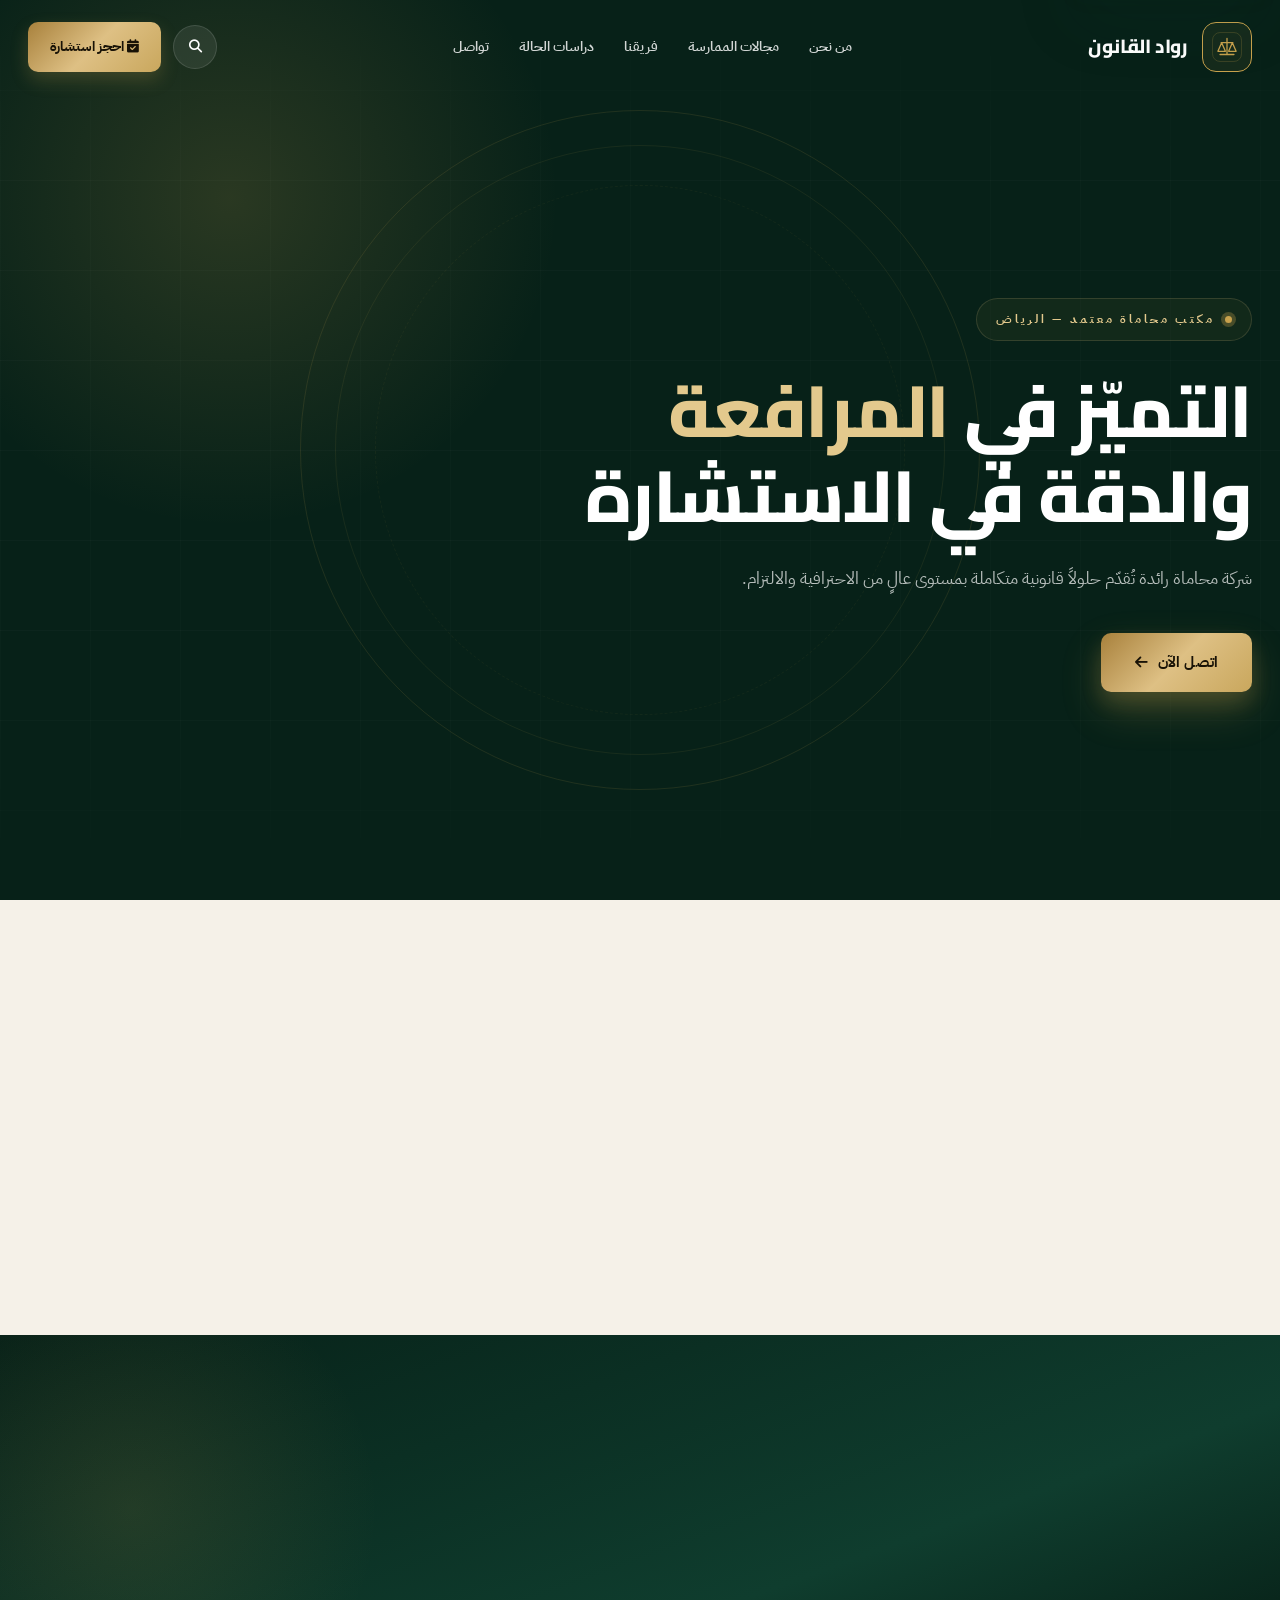
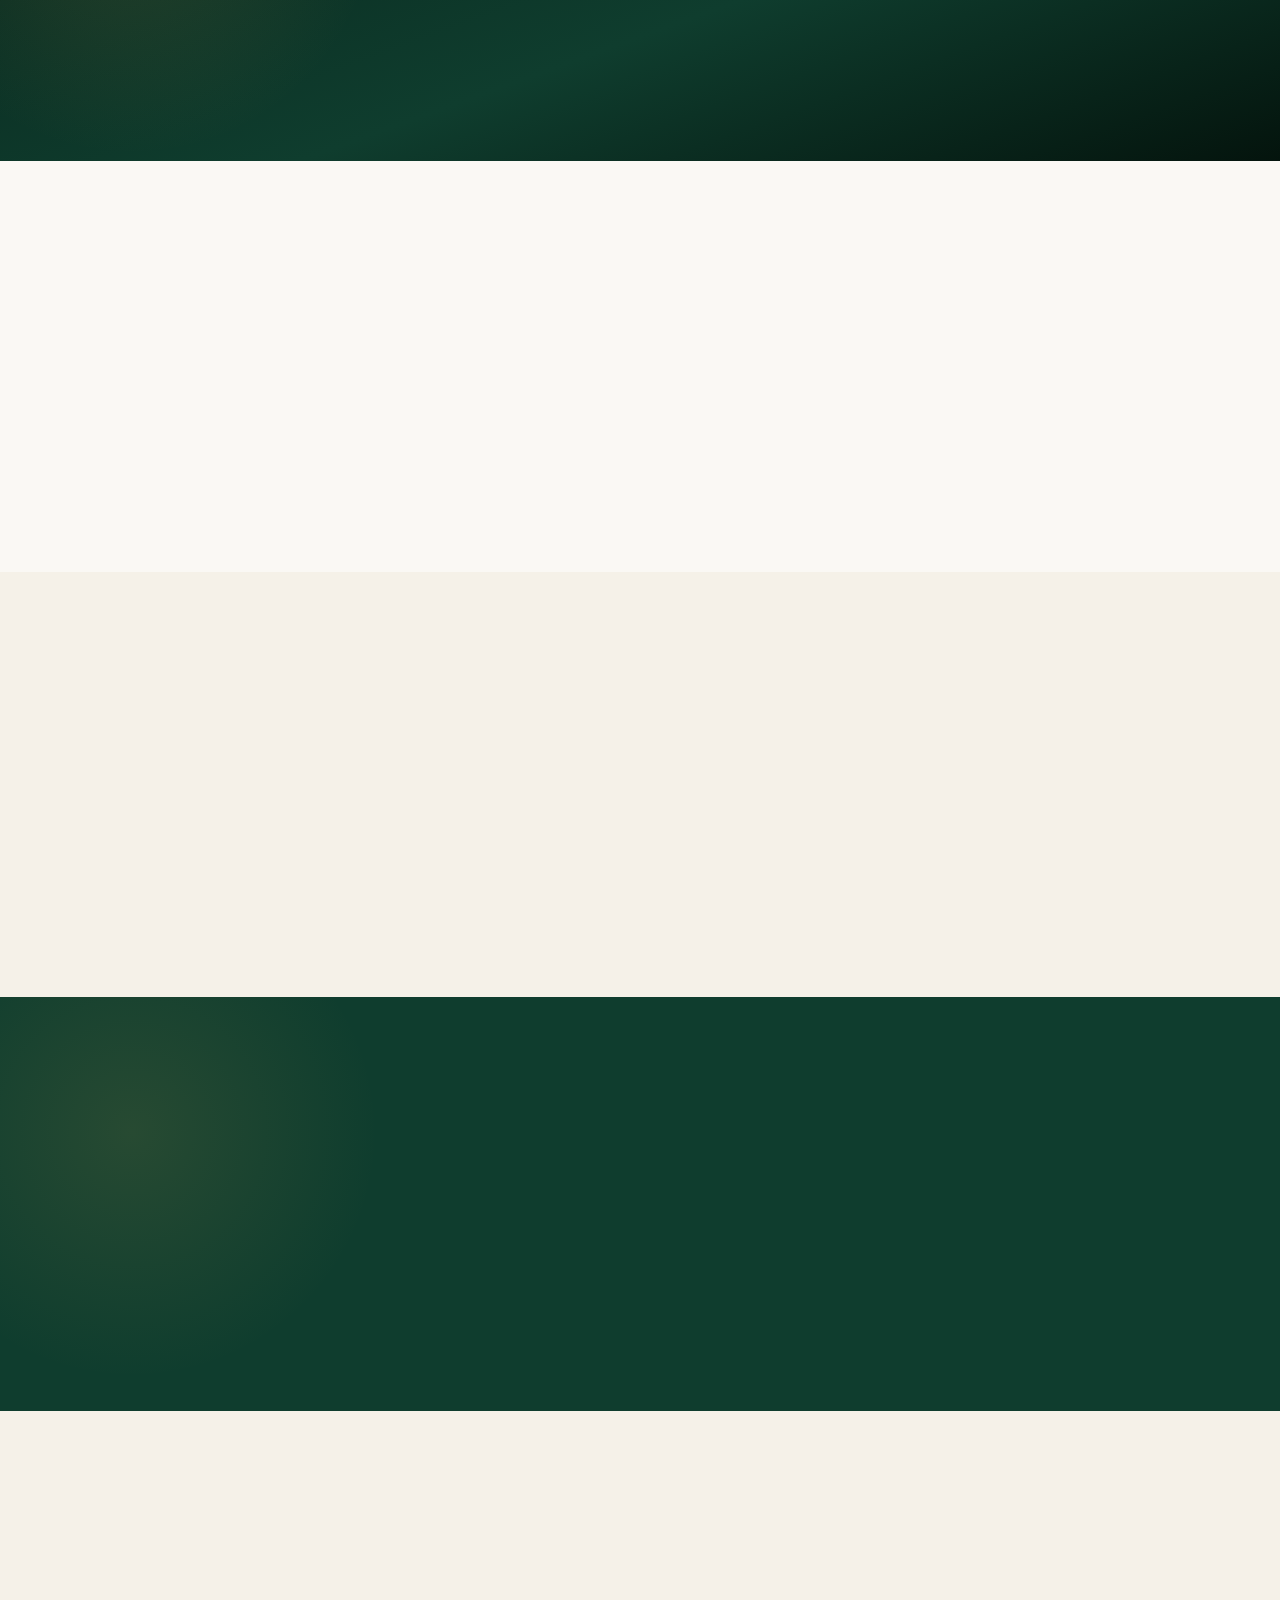
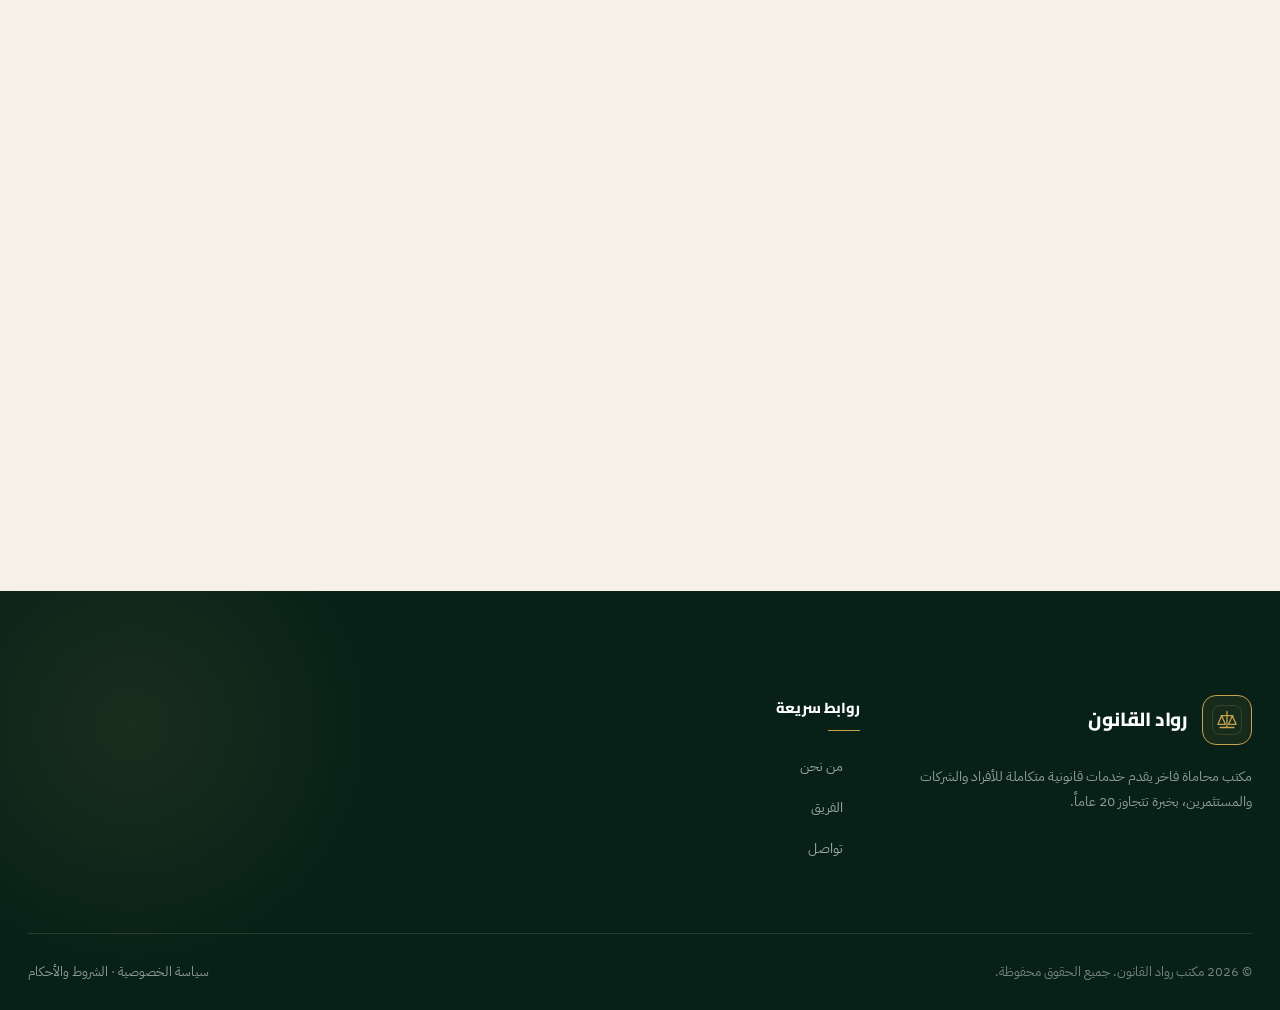
==== commit db7b6769: "Update index-refactored.html" ====
--- a/index-refactored.html
+++ b/index-refactored.html
@@ -41,11 +41,7 @@
   <!-- Skip to main content link for accessibility -->
   <a href="#main" class="skip-link">تخطي إلى المحتوى الرئيسي</a>
   
-  <!-- UI PRIMITIVES -->
-  <div id="loader" aria-hidden="true">
-    <div class="loader-crest">ع</div>
-    <span class="loader-label">رواد القانون</span>
-  </div>
+
   <div id="scroll-progress" aria-hidden="true"></div>
   <div class="mouse-glow" aria-hidden="true"></div>
   
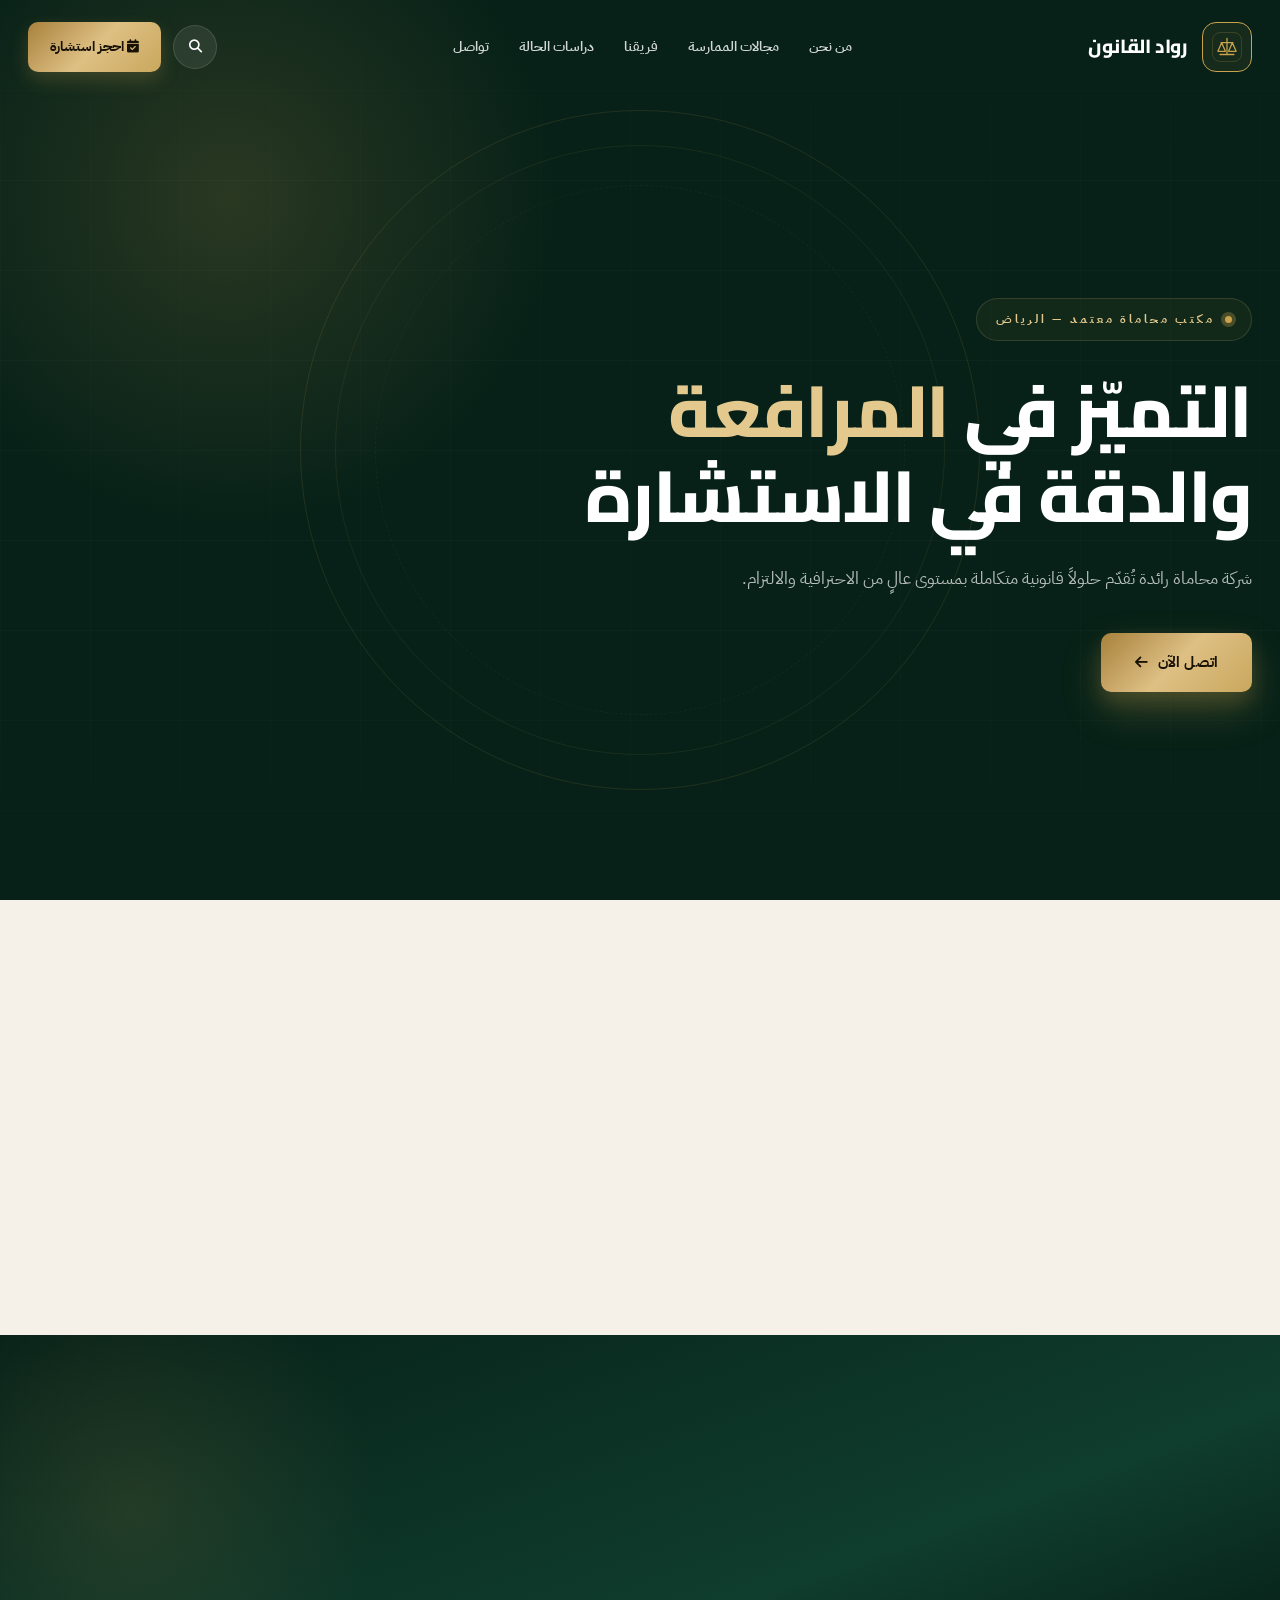
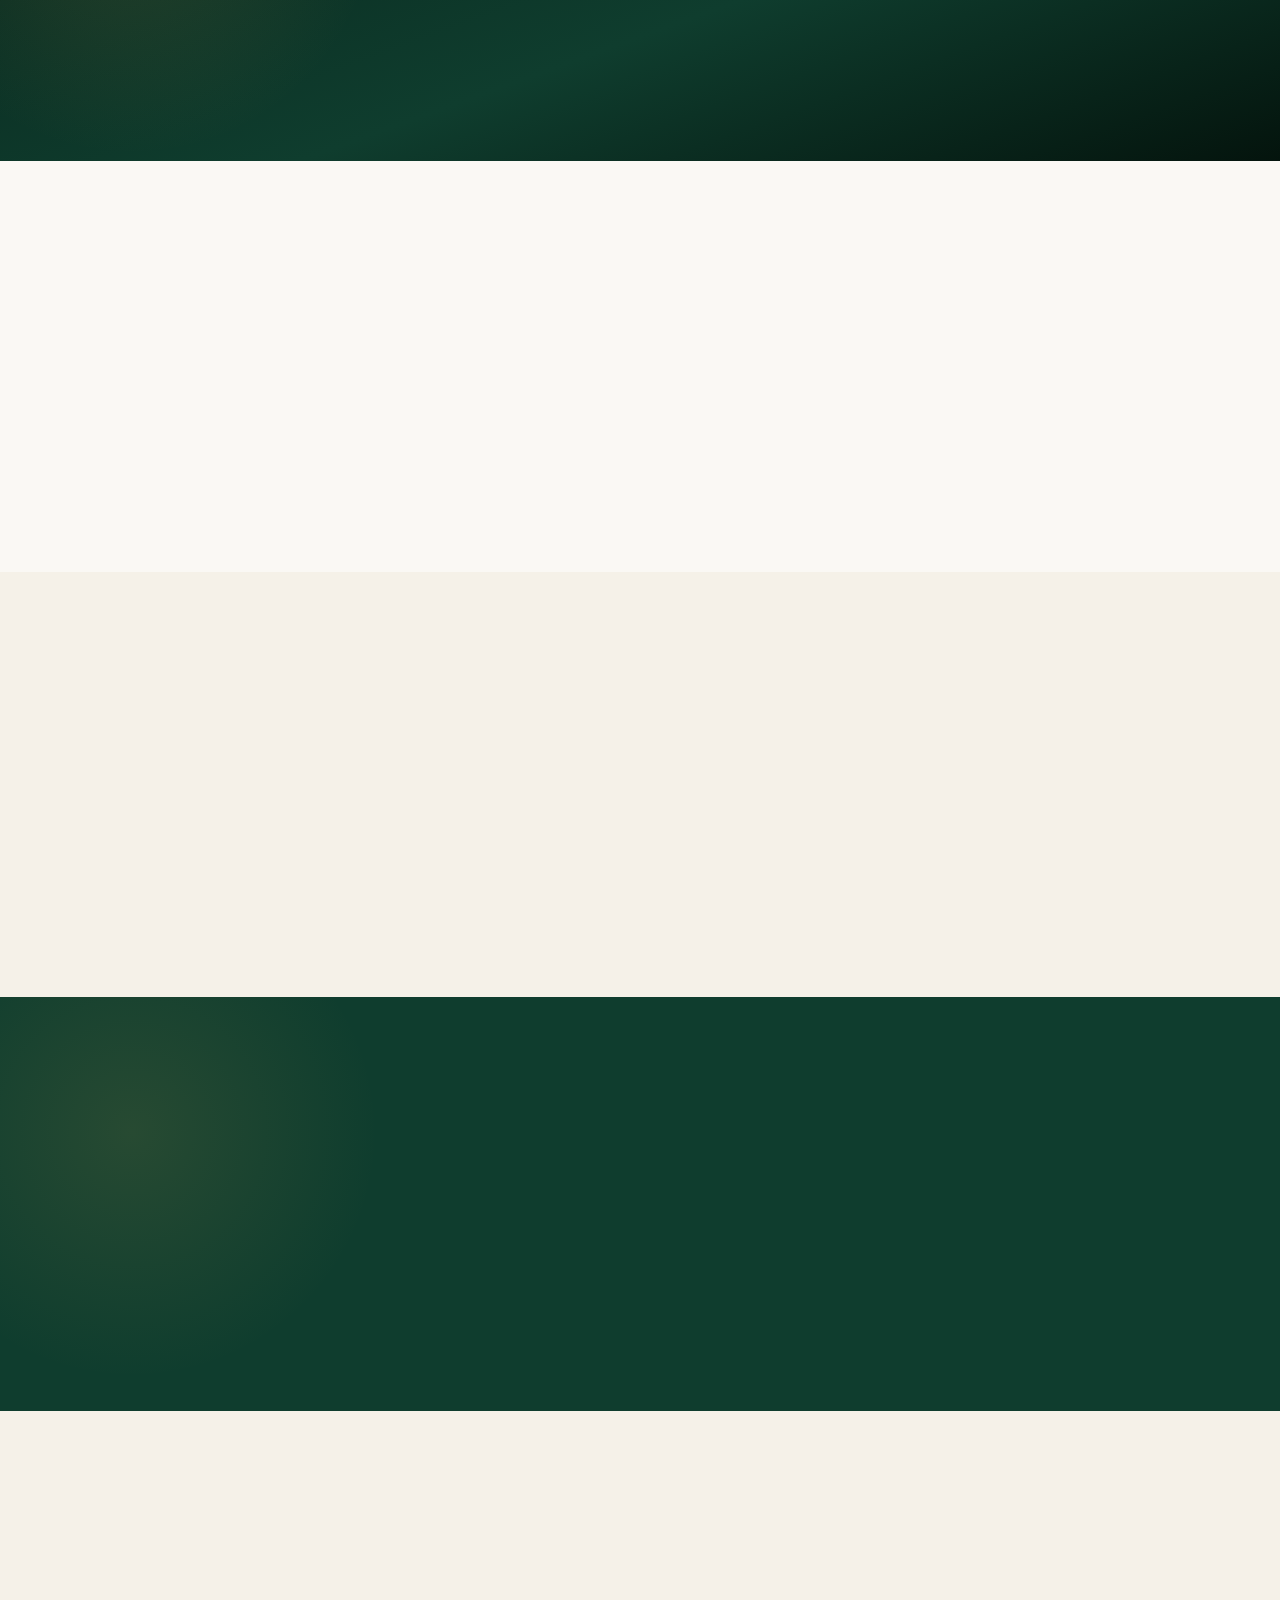
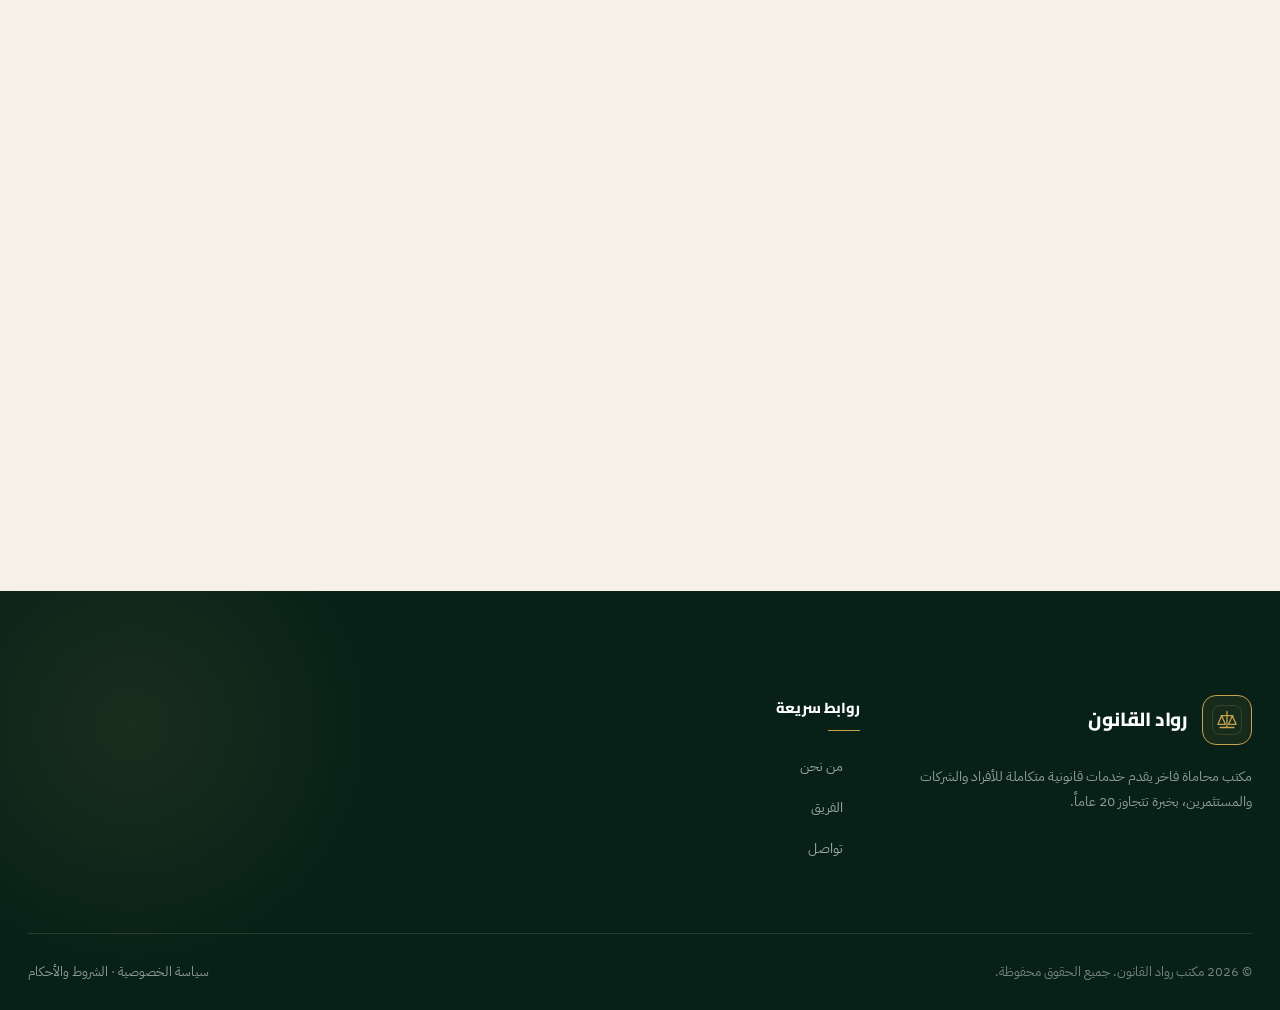
==== commit cbf97ed2: "Update index-refactored.html" ====
--- a/index-refactored.html
+++ b/index-refactored.html
@@ -39,12 +39,7 @@
 </head>
 <body>
   <!-- Skip to main content link for accessibility -->
-  <a href="#main" class="skip-link">تخطي إلى المحتوى الرئيسي</a>
-  
-
-  <div id="scroll-progress" aria-hidden="true"></div>
-  <div class="mouse-glow" aria-hidden="true"></div>
-  
+ 
   <!-- Theme initialization script (prevents FOUC) -->
   <script>
     (function(){
